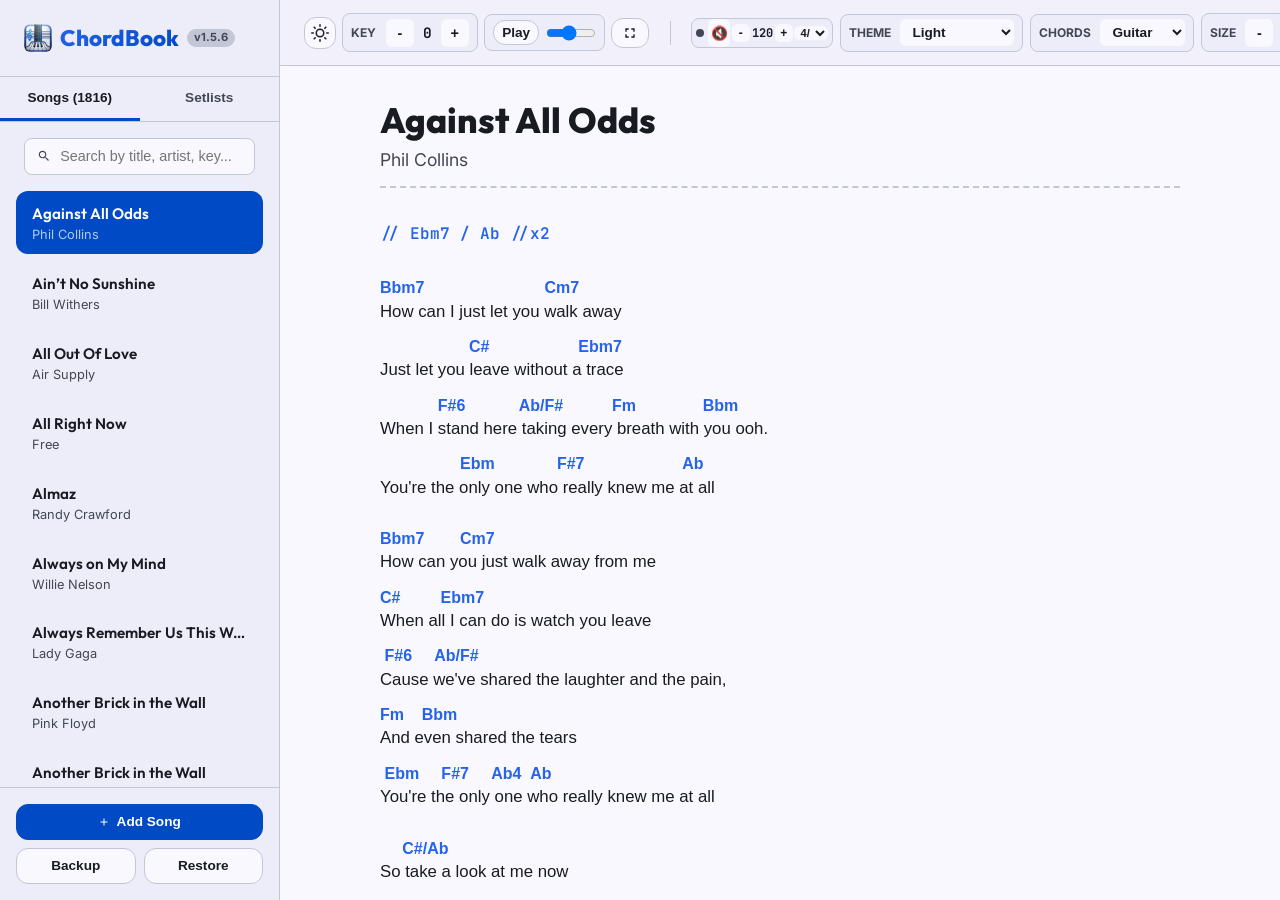
==== web/index.html @ d6135ab8 "Bump version to 1.5.6" ====
<!DOCTYPE html>
<html lang="en">
<head>
  <meta charset="UTF-8">
  <meta name="viewport" content="width=device-width, initial-scale=1.0">
  <title>Dynamic HTML Songbook</title>
  <link rel="icon" type="image/png" href="favicon.png">
  <link href="https://fonts.googleapis.com/css2?family=Inter:wght@400;500;600;700&family=Outfit:wght@600;700&family=JetBrains+Mono:wght@700&family=Material+Symbols+Outlined:wght,FILL@100..700,0..1&display=swap" rel="stylesheet">
  <link rel="stylesheet" href="styles.css?v=14">
</head>
<body>

  <div class="app-container">
    
    <!-- Sidebar: Logo, Search, Song List -->
    <aside class="sidebar" id="sidebar">
      <div class="sidebar-header">
        <div style="display: flex; align-items: center; gap: 0.5rem; min-width: 0; flex: 1;">
          <img src="favicon.png" alt="Logo" style="width: 28px; height: 28px; border-radius: 6px; object-fit: cover; flex-shrink: 0;">
          <span class="logo">ChordBook</span>
          <span style="font-size: 0.7rem; color: var(--text-secondary); font-weight: 700; background: var(--border-color); padding: 2px 6px; border-radius: 12px; border: 1px solid var(--border-color); line-height: 1;">v1.5.6</span>
        </div>
        <button class="btn mobile-menu-btn" id="hide-sidebar-btn">×</button>
      </div>

      
      <!-- Sidebar Tabs -->
      <div class="sidebar-tabs">
        <button class="tab-btn active" id="tab-songs-btn">Songs</button>
        <button class="tab-btn" id="tab-setlists-btn">Setlists</button>
      </div>
      
      <!-- Search Input -->
      <div class="search-container" id="search-container">
        <div class="search-wrapper">
          <!-- Search Icon SVG -->
          <svg class="search-icon" viewBox="0 0 24 24">
            <path d="M15.5 14h-.79l-.28-.27C15.41 12.59 16 11.11 16 9.5 16 5.91 13.09 3 9.5 3S3 5.91 3 9.5 5.91 16 9.5 16c1.61 0 3.09-.59 4.23-1.57l.27.28v.79l5 4.99L20.49 19l-4.99-5zm-6 0C7.01 14 5 11.99 5 9.5S7.01 5 9.5 5 14 7.01 14 9.5 11.99 14 9.5 14z"/>
          </svg>
          <input type="text" class="search-input" id="search-input" placeholder="Search by title, artist, key..." autocomplete="off">
        </div>
      </div>
      
      <!-- List of Songs -->
      <nav class="song-list-container" id="song-list"></nav>
      
      <!-- List of Setlists -->
      <nav class="song-list-container" id="setlist-list" style="display: none; padding: 0.5rem 1rem;"></nav>
      
      <!-- Active Setlist Editor -->
      <div id="setlist-editor" style="display: none; flex-direction: column; flex: 1; min-height: 0; overflow: hidden; padding: 1rem; gap: 0.8rem;">
        <div style="display: flex; align-items: center; justify-content: space-between; gap: 0.3rem;">
          <button class="btn" id="setlist-back-btn" style="flex: none; padding: 4px 6px; font-size: 0.75rem;">← Back</button>
          <input type="text" id="setlist-name-input" class="form-control" style="font-weight: bold; font-size: 0.9rem; flex: 1; padding: 4px 6px;" placeholder="Setlist Name">
          <div id="share-setlist-group" style="display: none; align-items: center; gap: 0.3rem; margin-right: 0.3rem;" title="Publicly Share Setlist">
            <span style="font-size: 0.7rem; color: var(--text-secondary); font-weight: bold;">Public:</span>
            <label class="toggle-switch" style="transform: scale(0.85); margin-bottom: 0;">
              <input type="checkbox" id="setlist-share-checkbox">
              <span class="toggle-slider"></span>
            </label>
          </div>
          <button class="btn" id="setlist-import-btn" style="flex: none; padding: 4px 6px; font-size: 0.75rem;" title="Import Setlist from JSON">Imp</button>
          <button class="btn" id="setlist-export-btn" style="flex: none; padding: 4px 6px; font-size: 0.75rem;" title="Export Setlist to JSON">Exp</button>
          <button class="btn" id="setlist-delete-btn" style="flex: none; padding: 4px 6px; font-size: 0.75rem; background: #ef4444; color: white; border-color: #ef4444;" title="Delete Setlist">Del</button>
        </div>
        
        <!-- Add song to setlist dropdown -->
        <div class="form-group" style="margin-bottom: 0; position: relative;">
          <div class="search-wrapper" style="position: relative; width: 100%;">
            <svg class="search-icon" viewBox="0 0 24 24" style="width: 14px; height: 14px; fill: var(--text-secondary); pointer-events: none;">
              <path d="M15.5 14h-.79l-.28-.27C15.41 12.59 16 11.11 16 9.5 16 5.91 13.09 3 9.5 3S3 5.91 3 9.5 5.91 16 9.5 16c1.61 0 3.09-.59 4.23-1.57l.27.28v.79l5 4.99L20.49 19l-4.99-5zm-6 0C7.01 14 5 11.99 5 9.5S7.01 5 9.5 5 14 7.01 14 9.5 11.99 14 9.5 14z"/>
            </svg>
            <input type="text" class="search-input" id="setlist-add-song-search" placeholder="+ Add Song to Setlist..." style="padding: 0.4rem 0.8rem 0.4rem 2.2rem; font-size: 0.85rem;" autocomplete="off">
            <div id="setlist-add-song-dropdown" class="search-dropdown"></div>
          </div>
        </div>
        
        <!-- Setlist songs list -->
        <div id="setlist-songs-container" style="flex: 1; min-height: 0; overflow-y: auto; display: flex; flex-direction: column; gap: 0.4rem;"></div>
      </div>
      
      <!-- Sidebar Action Footers -->
      <div class="sidebar-footer" id="songs-footer" style="flex-direction: column; gap: 0.5rem;">
        <button class="btn btn-primary" id="new-song-btn" style="width: 100%;">
          <!-- Plus Icon SVG -->
          <svg width="12" height="12" viewBox="0 0 24 24" fill="currentColor">
            <path d="M19 13h-6v6h-2v-6H5v-2h6V5h2v6h6v2z"/>
          </svg>
          Add Song
        </button>
        <div style="display: flex; gap: 0.5rem; width: 100%;">
          <button class="btn" id="export-db-btn" title="Export all songs to JSON backup" style="flex: 1;">
            Backup
          </button>
          <button class="btn" id="restore-backup-btn" title="Restore songs data from the backup file on disk" style="flex: 1;">
            Restore
          </button>
        </div>
      </div>
      
      <div class="sidebar-footer" id="setlists-footer" style="display: none; gap: 0.5rem;">
        <button class="btn btn-primary" id="new-setlist-btn" style="padding: 0.6rem 0.8rem; font-size: 0.85rem; flex: 1;">
          <!-- Plus Icon SVG -->
          <svg width="12" height="12" viewBox="0 0 24 24" fill="currentColor">
            <path d="M19 13h-6v6h-2v-6H5v-2h6V5h2v6h6v2z"/>
          </svg>
          Create Setlist
        </button>
        <button class="btn" id="main-import-setlist-btn" style="padding: 0.6rem 0.8rem; font-size: 0.85rem; flex: 1;">
          <!-- Import Icon SVG -->
          <svg width="12" height="12" viewBox="0 0 24 24" fill="none" stroke="currentColor" stroke-width="2.5" stroke-linecap="round" stroke-linejoin="round">
            <path d="M21 15v4a2 2 0 0 1-2 2H5a2 2 0 0 1-2-2v-4"></path>
            <polyline points="7 10 12 15 17 10"></polyline>
            <line x1="12" y1="15" x2="12" y2="3"></line>
          </svg>
          Import
        </button>
        <input type="file" id="setlists-import-file" accept=".json" style="display: none;">
      </div>
    </aside>

    <!-- Main View Panel -->
    <main class="main-panel">
      
      <!-- Toolbar Controls -->
      <header class="toolbar" id="main-toolbar">
        
        <!-- Group 1: Operation -->
        <div class="toolbar-section">
          <button class="btn mobile-menu-btn" id="show-sidebar-btn">
            <svg width="16" height="16" viewBox="0 0 24 24" fill="currentColor">
              <path d="M3 18h18v-2H3v2zm0-5h18v-2H3v2zm0-7v2h18V6H3z"/>
            </svg>
          </button>
          
          <button class="btn" id="wake-lock-btn" title="Keep device screen awake during performance" style="flex: none; padding: 6px; position: relative;">
            <svg width="18" height="18" viewBox="0 0 24 24" fill="none" stroke="currentColor" stroke-width="2" stroke-linecap="round" stroke-linejoin="round">
              <circle cx="12" cy="12" r="5"></circle>
              <line x1="12" y1="1" x2="12" y2="3"></line>
              <line x1="12" y1="21" x2="12" y2="23"></line>
              <line x1="4.22" y1="4.22" x2="5.64" y2="5.64"></line>
              <line x1="18.36" y1="18.36" x2="19.78" y2="19.78"></line>
              <line x1="1" y1="12" x2="3" y2="12"></line>
              <line x1="21" y1="12" x2="23" y2="12"></line>
              <line x1="4.22" y1="19.78" x2="5.64" y2="18.36"></line>
              <line x1="18.36" y1="5.64" x2="19.78" y2="4.22"></line>
            </svg>
            <span class="wakelock-active-indicator" id="wakelock-indicator" style="display: none; background: var(--accent-color); width: 6px; height: 6px; border-radius: 50%; position: absolute; top: 2px; right: 2px;"></span>
          </button>

          <!-- Transpose Controls (Key) -->
          <div class="control-group" id="toolbar-transpose-group">
            <span class="control-label">Key</span>
            <button class="control-btn" id="transpose-dec-btn">-</button>
            <span class="control-value" id="transpose-val" style="min-width: 14px;">0</span>
            <button class="control-btn" id="transpose-inc-btn">+</button>
          </div>

          <!-- Auto Scroll controls (Play) -->
          <div class="control-group" id="toolbar-scroll-group">
            <button class="btn autoscroll-btn" id="scroll-toggle-btn" style="padding: 4px 8px; flex: none;">Play</button>
            <input type="range" id="scroll-speed-slider" min="1" max="10" value="5" style="width: 50px; cursor: pointer;">
          </div>

          <!-- Maximize Button (Fullscreen) -->
          <button class="btn" id="maximize-btn" title="Maximize Song (Fullscreen Mode)" style="flex: none; padding: 6px 10px;">
            <svg width="16" height="16" viewBox="0 0 24 24" fill="currentColor" style="display: block;">
              <path d="M7 14H5v5h5v-2H7v-3zm-2-4h2V7h3V5H5v5zm12 7h-3v2h5v-5h-2v3zM14 5v2h3v3h2V5h-5z"/>
            </svg>
          </button>

          <!-- Mobile Settings Trigger Button -->
          <button class="btn" id="mobile-settings-btn" title="Settings / Control Panel" style="flex: none; padding: 6px 10px;">
            <svg width="18" height="18" viewBox="0 0 24 24" fill="none" stroke="currentColor" stroke-width="2" stroke-linecap="round" stroke-linejoin="round">
              <circle cx="12" cy="12" r="3"></circle>
              <path d="M19.4 15a1.65 1.65 0 0 0 .33 1.82l.06.06a2 2 0 1 1-2.83 2.83l-.06-.06a1.65 1.65 0 0 0-1.82-.33 1.65 1.65 0 0 0-1 1.51V21a2 2 0 0 1-4 0v-.09A1.65 1.65 0 0 0 9 19.4a1.65 1.65 0 0 0-1.82.33l-.06.06a2 2 0 1 1-2.83-2.83l.06-.06a1.65 1.65 0 0 0 .33-1.82 1.65 1.65 0 0 0-1.51-1H3a2 2 0 0 1 0-4h.09A1.65 1.65 0 0 0 4.6 9a1.65 1.65 0 0 0-.33-1.82l-.06-.06a2 2 0 1 1 2.83-2.83l.06.06a1.65 1.65 0 0 0 1.82.33H9a1.65 1.65 0 0 0 1-1.51V3a2 2 0 0 1 4 0v.09a1.65 1.65 0 0 0 1 1.51 1.65 1.65 0 0 0 1.82-.33l.06-.06a2 2 0 1 1 2.83 2.83l-.06.06a1.65 1.65 0 0 0-.33 1.82V9a1.65 1.65 0 0 0 1.51 1H21a2 2 0 0 1 0 4h-.09a1.65 1.65 0 0 0-1.51 1z"></path>
            </svg>
          </button>
        </div>

        <div class="toolbar-actions" id="toolbar-actions">
          <div class="toolbar-actions-header" id="toolbar-actions-header">
            <h3>Control Panel</h3>
            <button class="btn" id="close-settings-btn" style="border: none; background: transparent; padding: 4px 8px; font-size: 1.2rem; cursor: pointer;">×</button>
          </div>

          <div class="toolbar-divider"></div>

          <!-- Group 2: Display -->
          <div class="toolbar-section">
            <!-- Metronome controls -->
            <div class="control-group" id="toolbar-metro-group" style="gap: 0.1rem; padding: 0 4px;">
              <span class="metro-led" id="metro-led" style="width: 8px; height: 8px; border-radius: 50%; background-color: var(--text-secondary); display: inline-block; margin-right: 2px; transition: background-color 0.05s ease, box-shadow 0.05s ease; flex-shrink: 0;"></span>
              <button class="control-btn" id="metro-toggle-btn" title="Toggle Metronome" style="font-size: 0.85rem; width: 22px; padding: 0; flex-shrink: 0;">🔇</button>
              <button class="control-btn" id="metro-bpm-dec-btn" style="width: 18px; height: 18px; font-size: 0.75rem; flex-shrink: 0;">-</button>
              <span class="control-value" id="metro-bpm-val" style="font-size: 0.75rem; min-width: 22px; flex-shrink: 0;">120</span>
              <button class="control-btn" id="metro-bpm-inc-btn" style="width: 18px; height: 18px; font-size: 0.75rem; flex-shrink: 0;">+</button>
              <select class="select-theme" id="metro-beats-select" style="font-size: 0.7rem; padding: 0 2px; width: 34px; cursor: pointer; flex-shrink: 0;">
                <option value="4">4/4</option>
                <option value="3">3/4</option>
                <option value="2">2/4</option>
                <option value="6">6/8</option>
              </select>
            </div>

            <!-- Theme Selection -->
            <div class="control-group">
              <span class="control-label">Theme</span>
              <select class="select-theme" id="theme-select">
                <option value="light">Light</option>
                <option value="dark">Dark</option>
                <option value="sepia">Sepia</option>
                <option value="oled">OLED Black</option>
              </select>
            </div>

            <!-- Chord Schema Selection -->
            <div class="control-group">
              <span class="control-label">Chords</span>
              <select class="select-theme" id="instrument-select" style="width: 85px;">
                <option value="guitar">Guitar</option>
                <option value="piano">Piano</option>
              </select>
            </div>

            <!-- Zoom / Size controls -->
            <div class="control-group">
              <span class="control-label">Size</span>
              <button class="control-btn" id="font-dec-btn">-</button>
              <span class="control-value" id="font-size-val">1.0x</span>
              <button class="control-btn" id="font-inc-btn">+</button>
            </div>
          </div>

          <div class="toolbar-divider"></div>

          <!-- Group 3: Management -->
          <div class="toolbar-section" style="margin-left: auto;">
            <!-- Setlist Selection -->
            <div class="control-group">
              <span class="control-label">Setlist</span>
              <select class="select-theme" id="toolbar-setlist-select" style="width: 100px; max-width: 120px;">
                <option value="">None</option>
              </select>
            </div>

            <!-- Toolbar Search -->
            <div class="search-wrapper" style="width: 180px; position: relative;">
              <svg class="search-icon" viewBox="0 0 24 24">
                <path d="M15.5 14h-.79l-.28-.27C15.41 12.59 16 11.11 16 9.5 16 5.91 13.09 3 9.5 3S3 5.91 3 9.5 5.91 16 9.5 16c1.61 0 3.09-.59 4.23-1.57l.27.28v.79l5 4.99L20.49 19l-4.99-5zm-6 0C7.01 14 5 11.99 5 9.5S7.01 5 9.5 5 14 7.01 14 9.5 11.99 14 9.5 14z"/>
              </svg>
              <input type="text" class="search-input" id="toolbar-search-input" placeholder="Search songs..." style="padding: 0.4rem 0.8rem 0.4rem 2.2rem; font-size: 0.85rem;" autocomplete="off">
              <div id="toolbar-search-dropdown" class="search-dropdown"></div>
            </div>

            <!-- User Auth Section -->
            <div class="control-group auth-container" style="border: none; padding: 0 0.2rem; background: transparent;">
              <div id="user-info" style="display: none; align-items: center; gap: 0.5rem; overflow: hidden; cursor: pointer;" title="Sign Out">
                <img id="user-avatar" src="" alt="User" style="width: 28px; height: 28px; border-radius: 50%; flex-shrink: 0; border: 2px solid var(--accent-color);">
                <span id="user-name" style="display: none;"></span>
              </div>
              <button class="btn" id="login-btn" style="padding: 0; width: 32px; height: 32px; border-radius: 50%; display: flex; align-items: center; justify-content: center; background: var(--bg-secondary); color: var(--text-secondary); border: 1px solid var(--border-color);" title="Sign in with Google">
                <svg width="18" height="18" viewBox="0 0 24 24" fill="none" stroke="currentColor" stroke-width="2" stroke-linecap="round" stroke-linejoin="round">
                  <path d="M20 21v-2a4 4 0 0 0-4-4H8a4 4 0 0 0-4 4v2"></path>
                  <circle cx="12" cy="7" r="4"></circle>
                </svg>
              </button>
              <button class="btn" id="logout-btn" style="display: none;">Sign Out</button>
            </div>
          </div>
        </div>
      </header>

      <!-- Gig Nav Container -->
      <div id="gig-nav-container" style="display: none;"></div>

      <!-- Content Viewer -->
      <section class="song-viewport" id="song-viewport">
        <!-- Rendered song layout lands here -->
        <div id="song-display-area"></div>
      </section>

      <!-- Setlists Dashboard View -->
      <section class="setlists-dashboard-view" id="setlists-dashboard-view">
        <!-- Header -->
        <div class="dashboard-header-container">
          <div class="dashboard-title-area">
            <h2>Manage Your Sets</h2>
            <p>Organize your songs for rehearsals, gigs, or study.</p>
          </div>
          <div class="dashboard-actions">
            <button class="btn" id="dashboard-import-setlist-btn">
              <span class="material-symbols-outlined" style="font-size: 18px; margin-right: 4px;">download</span>
              Import
            </button>
            <button class="btn btn-primary" id="dashboard-new-setlist-btn">
              <span class="material-symbols-outlined" style="font-size: 18px; margin-right: 4px;">add</span>
              Create Setlist
            </button>
          </div>
        </div>

        <!-- Stats Grid -->
        <div class="stats-row">
          <div class="stat-card">
            <div class="stat-card-icon">
              <span class="material-symbols-outlined">analytics</span>
            </div>
            <div class="stat-card-info">
              <span class="stat-card-label">Total Sets</span>
              <span class="stat-card-value" id="stats-total-sets">0</span>
            </div>
          </div>
          <div class="stat-card">
            <div class="stat-card-icon">
              <span class="material-symbols-outlined" style="font-variation-settings: 'FILL' 1;">music_note</span>
            </div>
            <div class="stat-card-info">
              <span class="stat-card-label">Total Songs</span>
              <span class="stat-card-value" id="stats-total-songs">0</span>
            </div>
          </div>
          <div class="stat-card">
            <div class="stat-card-icon">
              <span class="material-symbols-outlined">share</span>
            </div>
            <div class="stat-card-info">
              <span class="stat-card-label">Shared Sets</span>
              <span class="stat-card-value" id="stats-shared-sets">0</span>
            </div>
          </div>
          <div class="stat-card">
            <div class="stat-card-icon">
              <span class="material-symbols-outlined">cloud_done</span>
            </div>
            <div class="stat-card-info">
              <span class="stat-card-label">Sync Status</span>
              <span class="stat-card-value" id="stats-sync-status" style="color: #22c55e;">Healthy</span>
            </div>
          </div>
        </div>

        <!-- Bento Grid Setlists -->
        <div class="bento-grid" id="dashboard-setlists-grid">
          <!-- Dynamic cards will land here -->
        </div>

        <!-- Dashboard Footer -->
        <footer class="dashboard-footer">
          <p>© 2026 ChordBook Pro. All rights reserved.</p>
          <div class="dashboard-footer-links">
            <a href="#">Documentation</a>
            <a href="#">Keyboard Shortcuts</a>
            <a href="#">Support</a>
          </div>
        </footer>
      </section>

      <!-- Song Editor View -->
      <section class="song-editor-view" id="song-editor-view">
        <!-- Dedicated TopAppBar -->
        <header class="editor-top-bar">
          <div class="editor-top-bar-left">
            <button class="editor-back-btn" id="editor-back-btn">
              <span class="material-symbols-outlined">arrow_back</span>
              <span>Back</span>
            </button>
            <div class="editor-top-bar-divider"></div>
            <div class="editor-top-bar-links">
              <button class="editor-top-bar-link">Transpose</button>
              <button class="editor-top-bar-link">Tempo</button>
              <button class="editor-top-bar-link">Theme</button>
              <button class="editor-top-bar-link">Chords</button>
            </div>
          </div>
          <div class="editor-top-bar-right">
            <span class="editor-top-bar-icon material-symbols-outlined" id="editor-theme-toggle-btn" title="Toggle Theme">light_mode</span>
            <span class="editor-top-bar-icon material-symbols-outlined" id="editor-fullscreen-toggle-btn" title="Fullscreen Mode">fullscreen</span>
            <span class="editor-top-bar-icon material-symbols-outlined" title="More Options">more_vert</span>
          </div>
        </header>

        <div class="editor-scroll-container">
          <div class="editor-card">
            <!-- Form Header -->
            <div class="editor-header">
              <div class="editor-header-title">
                <h2 id="modal-title">Add New Song</h2>
                <p>Create or import a new song sheet for your library.</p>
              </div>
              <div class="form-group" id="import-docx-group" style="margin-bottom: 0; display: flex; gap: 1rem; flex-wrap: wrap;">
                <div>
                  <label for="form-import-file" style="display: flex; gap: 0.5rem; align-items: center; cursor: pointer; margin-bottom: 0;" class="btn">
                    <span class="material-symbols-outlined" style="font-size: 18px;">upload_file</span>
                    <span>Import from Word (.docx)</span>
                    <span id="import-status" style="font-size: 0.75rem; font-weight: normal; color: var(--accent-color);"></span>
                  </label>
                  <input type="file" id="form-import-file" accept=".docx" style="display: none;">
                </div>
                <div>
                  <label for="form-import-json" style="display: flex; gap: 0.5rem; align-items: center; cursor: pointer; margin-bottom: 0;" class="btn">
                    <span class="material-symbols-outlined" style="font-size: 18px;">data_object</span>
                    <span>Import from JSON</span>
                  </label>
                  <input type="file" id="form-import-json" accept=".json" style="display: none;">
                </div>
              </div>
            </div>

            <!-- Form Body -->
            <div class="editor-body">
              <input type="hidden" id="edit-song-id">

              <!-- Metadata Row -->
              <div class="editor-form-row">
                <div class="editor-form-group">
                  <label for="form-title">Song Title</label>
                  <input type="text" class="editor-input" id="form-title" placeholder="e.g. Hotel California" required>
                </div>
                <div class="editor-form-group">
                  <label for="form-artist">Artist / Performer</label>
                  <input type="text" class="editor-input" id="form-artist" placeholder="e.g. Eagles">
                </div>
                <div class="editor-form-group">
                  <label for="form-key">Original Key</label>
                  <select class="editor-input" id="form-key" style="cursor: pointer; height: 46px;">
                    <option value="">Select Key...</option>
                    <option value="C">C</option>
                    <option value="Cm">Cm</option>
                    <option value="C#">C# / Db</option>
                    <option value="C#m">C#m</option>
                    <option value="D">D</option>
                    <option value="Dm">Dm</option>
                    <option value="D#">D# / Eb</option>
                    <option value="D#m">D#m</option>
                    <option value="E">E</option>
                    <option value="Em">Em</option>
                    <option value="F">F</option>
                    <option value="Fm">Fm</option>
                    <option value="F#">F# / Gb</option>
                    <option value="F#m">F#m</option>
                    <option value="G">G</option>
                    <option value="Gm">Gm</option>
                    <option value="G#">G# / Ab</option>
                    <option value="G#m">G#m</option>
                    <option value="A">A</option>
                    <option value="Am">Am</option>
                    <option value="A#">A# / Bb</option>
                    <option value="A#m">A#m</option>
                    <option value="B">B</option>
                    <option value="Bm">Bm</option>
                  </select>
                </div>
              </div>

              <!-- Toggles and Remarks -->
              <div class="editor-form-row" style="align-items: start;">
                <div style="display: flex; flex-direction: column; gap: 1rem; flex: 1; width: 100%;">
                  <div class="editor-toggle-row">
                    <div class="editor-toggle-info">
                      <span class="editor-toggle-title">Right-to-Left</span>
                      <span class="editor-toggle-desc">Optimize for Hebrew or Arabic lyrics</span>
                    </div>
                    <label class="toggle-switch" style="margin-bottom: 0;">
                      <input type="checkbox" id="form-rtl">
                      <span class="toggle-slider"></span>
                    </label>
                  </div>

                  <div class="editor-toggle-row" id="share-song-group" style="display: none;">
                    <div class="editor-toggle-info">
                      <span class="editor-toggle-title">Share Globally</span>
                      <span class="editor-toggle-desc">Make this song public for others</span>
                    </div>
                    <label class="toggle-switch" style="margin-bottom: 0;">
                      <input type="checkbox" id="form-share">
                      <span class="toggle-slider"></span>
                    </label>
                  </div>
                </div>

                <div class="editor-form-group" id="remarks-group" style="display: none; flex: 1; width: 100%;">
                  <label for="form-remarks">Remarks / Comments (Only for this Setlist)</label>
                  <textarea class="editor-input" id="form-remarks" placeholder="Notes about performance, solo sections, or gear settings..." rows="3" style="resize: none; height: 110px;"></textarea>
                </div>
              </div>

              <!-- Editor Input -->
              <div class="editor-textarea-wrapper">
                <div class="editor-textarea-header">
                  <label for="form-text" style="font-size: 0.75rem; font-weight: 700; text-transform: uppercase; letter-spacing: 0.05em; color: var(--text-secondary);">Lyrics and Chords Sheet</label>
                  <span style="font-size: 0.75rem; color: var(--text-secondary); background: var(--bg-secondary); padding: 2px 8px; border-radius: 4px; border: 1px solid var(--border-color);">Hint: Write chords above lyrics</span>
                </div>
                
                <div class="editor-textarea-container">
                  <!-- Floating image container thumbnail list for document attachment if any -->
                  <div id="editor-image-preview-container" style="display: none; gap: 0.5rem; flex-wrap: wrap; padding: 0.5rem; background-color: var(--bg-secondary); border-bottom: 1px solid var(--border-color);"></div>
                  
                  <textarea class="editor-textarea-control" id="form-text" placeholder="Type chords directly above lyrics with spaces, like this:&#10;Am             C&#10;This is an example song" required></textarea>
                  
                  <!-- Live Preview overlay -->
                  <div class="editor-textarea-preview-display" id="editor-preview-display" style="display: none;"></div>

                  <!-- Floating Actions Bottom-Right -->
                  <div class="editor-floating-actions">
                    <button type="button" class="editor-floating-btn" id="editor-preview-toggle-btn" title="Preview Mode">
                      <span class="material-symbols-outlined">visibility</span>
                    </button>
                    <button type="button" class="editor-floating-btn" id="editor-format-bold-btn" title="Bold Text">
                      <span class="material-symbols-outlined">format_bold</span>
                    </button>
                    <button type="button" class="editor-floating-btn" id="editor-format-green-btn" title="Highlight Green" style="color: #22c55e;">
                      <span class="material-symbols-outlined">format_color_fill</span>
                    </button>
                    <button type="button" class="editor-floating-btn" id="editor-format-yellow-btn" title="Highlight Yellow" style="color: #eab308;">
                      <span class="material-symbols-outlined">format_color_fill</span>
                    </button>
                  </div>
                </div>
              </div>
            </div>

            <!-- Footer Actions -->
            <div class="editor-footer">
              <button type="button" class="btn-text-link-danger" id="delete-song-btn" style="display: none;">
                <span class="material-symbols-outlined">delete</span>
                <span id="delete-song-btn-text">Delete Song</span>
              </button>
              <div style="flex: 1;"></div>
              <button class="btn" id="cancel-modal-btn" style="margin-right: 0.75rem;">Cancel</button>
              <button class="btn btn-primary" id="save-song-btn">
                <span class="material-symbols-outlined" style="font-size: 18px; margin-right: 4px;" id="save-song-btn-icon">save</span>
                <span id="save-song-btn-text">Save Song</span>
              </button>
            </div>
          </div>
        </div>
      </section>

    </main>

  </div>

  <!-- Chord Diagram Floating Tooltip -->
  <div class="chord-tooltip" id="chord-tooltip"></div>

  <!-- Restore Confirmation & Change Log Modal -->
  <div class="modal-overlay" id="restore-confirm-modal">
    <div class="modal-content" style="max-width: 600px;">
      <div class="modal-header">
        <h2>Restore Database Manager</h2>
        <button class="btn" id="close-restore-modal-btn" style="border: none; padding: 4px 8px; font-size: 1.2rem; cursor: pointer;">×</button>
      </div>
      <div class="modal-body" style="max-height: 400px; overflow-y: auto; display: flex; flex-direction: column; gap: 1rem;">
        
        <!-- State 1: Choose File or Revert -->
        <div id="restore-select-view" style="display: flex; flex-direction: column; gap: 1.2rem; padding: 0.5rem 0;">
          <p style="font-size: 0.9rem; color: var(--text-secondary); margin: 0;">
            Select a backup file (<code>.json</code> or <code>.js</code>) to restore your songs database, or revert to the previous state if you recently performed a restore.
          </p>
          
          <button class="btn btn-primary" id="restore-select-file-btn" style="width: 100%; padding: 0.75rem; font-size: 0.95rem;">
            📁 Select Backup File...
          </button>
          
          <div id="restore-undo-section" style="display: none; border-top: 1px dashed var(--border-color); padding-top: 1.2rem; flex-direction: column; gap: 0.6rem;">
            <h4 style="margin: 0; font-size: 0.85rem; text-transform: uppercase; color: var(--text-secondary); font-weight: 700;">Revert Last Restore</h4>
            <p style="font-size: 0.8rem; color: var(--text-secondary); margin: 0;">
              A safety backup was saved automatically before your last restore. You can undo the restore and revert to your previous database.
            </p>
            <button class="btn" id="restore-undo-btn" style="width: 100%; padding: 0.75rem; background-color: #eab308; color: black; border-color: #eab308; font-weight: 700;">
              ↩️ Undo Last Restore
            </button>
          </div>
        </div>

        <!-- State 2: Changelog view (after file selection) -->
        <div id="restore-changelog-view" style="display: none; flex-direction: column; gap: 1rem;">
          <p style="font-size: 0.9rem; color: var(--text-secondary); margin: 0;">
            Selected file: <strong id="restore-filename" style="color: var(--text-primary);">None</strong>
          </p>
          
          <!-- Summary Stats -->
          <div style="display: flex; gap: 1rem; margin-bottom: 0.5rem;">
            <div style="flex: 1; padding: 0.6rem; background: var(--bg-primary); border-radius: 8px; border: 1px solid var(--border-color); text-align: center;">
              <div style="font-size: 1.2rem; font-weight: bold; color: #22c55e;" id="restore-added-count">0</div>
              <div style="font-size: 0.75rem; color: var(--text-secondary); font-weight: 600;">Added</div>
            </div>
            <div style="flex: 1; padding: 0.6rem; background: var(--bg-primary); border-radius: 8px; border: 1px solid var(--border-color); text-align: center;">
              <div style="font-size: 1.2rem; font-weight: bold; color: #eab308;" id="restore-modified-count">0</div>
              <div style="font-size: 0.75rem; color: var(--text-secondary); font-weight: 600;">Modified</div>
            </div>
            <div style="flex: 1; padding: 0.6rem; background: var(--bg-primary); border-radius: 8px; border: 1px solid var(--border-color); text-align: center;">
              <div style="font-size: 1.2rem; font-weight: bold; color: #ef4444;" id="restore-deleted-count">0</div>
              <div style="font-size: 0.75rem; color: var(--text-secondary); font-weight: 600;">Deleted</div>
            </div>
          </div>

          <div id="restore-changelog-details" style="display: flex; flex-direction: column; gap: 0.8rem;">
            <!-- Diff sections will be populated dynamically -->
          </div>
        </div>

      </div>
      <div class="modal-footer">
        <button class="btn" id="cancel-restore-modal-btn">Cancel</button>
        <button class="btn primary" id="confirm-restore-btn" style="display: none;">Confirm & Apply</button>
      </div>
    </div>
  </div>

  <!-- New Setlist Modal -->
  <div class="modal-overlay" id="new-setlist-modal">
    <div class="modal-content" style="max-width: 400px;">
      <div class="modal-header">
        <h2 style="font-size: 1.1rem;">Create New Setlist</h2>
        <button class="btn" id="close-new-setlist-modal-btn" style="border: none; padding: 4px 8px; font-size: 1.2rem; cursor: pointer;">x</button>
      </div>
      <div class="modal-body" style="display: flex; flex-direction: column; gap: 1rem;">
        <div class="form-group">
          <label>Setlist Name</label>
          <input type="text" id="new-setlist-name" class="form-control" placeholder="e.g. Sunday Gig">
        </div>
        <div class="form-group" id="new-setlist-share-group" style="display: none; align-items: center; gap: 0.5rem;">
          <label class="toggle-switch" style="margin-bottom: 0;">
            <input type="checkbox" id="new-setlist-share-checkbox">
            <span class="toggle-slider"></span>
          </label>
          <label for="new-setlist-share-checkbox" style="margin: 0; cursor: pointer; font-size: 0.9rem; font-weight: bold;">Share Publicly</label>
        </div>
      </div>
      <div class="modal-footer">
        <button class="btn" id="cancel-new-setlist-modal-btn">Cancel</button>
        <button class="btn primary" id="create-new-setlist-btn">Create</button>
      </div>
    </div>
  </div>

  <input type="file" id="restore-file-input" accept=".js,.json" style="display: none;">

  <!-- Toast Notification Overlay -->
  <div class="toast" id="toast-notify">Action Successful</div>

  <!-- Floating Restore Toolbar Button -->
  <!-- Floating Fullscreen Controls (Minimized View) -->
  <div id="fullscreen-controls" class="fullscreen-controls" style="display: none; align-items: center;">
    <span class="control-label" style="font-size: 0.65rem; color: var(--text-primary); opacity: 0.8; font-weight: bold; margin-right: 0.2rem; user-select: none;">Speed</span>
    <input type="range" id="fullscreen-scroll-speed-slider" min="1" max="10" value="5" style="width: 60px; cursor: pointer; height: 12px; margin-right: 0.4rem; padding: 0;">
    <button class="btn autoscroll-btn" id="fullscreen-scroll-toggle-btn" title="Toggle Auto-Scroll" style="padding: 4px 8px; font-size: 0.75rem; border-radius: 4px; margin-right: 0.5rem; height: 26px; flex: none; width: auto;">Play</button>
    <div style="width: 1px; height: 16px; background-color: var(--border-color); margin-right: 0.5rem;"></div>
    <button class="btn" id="restore-btn" title="Exit Fullscreen" style="border: none; padding: 0; background: transparent; cursor: pointer; display: flex; align-items: center; justify-content: center; width: 24px; height: 24px; color: var(--text-primary); position: static; box-shadow: none;">
      <svg width="16" height="16" viewBox="0 0 24 24" fill="currentColor">
        <path d="M5 16h3v3h2v-5H5v2zm3-8H5v2h5V5H8v3zm6 11h2v-3h3v-2h-5v5zm2-11V5h-2v5h5V8h-3z"/>
      </svg>
    </button>
  </div>

  <!-- Backdrop for mobile settings bottom sheet -->
  <div class="bottom-sheet-backdrop" id="bottom-sheet-backdrop"></div>

  <!-- Firebase Compat SDK -->
  <script src="https://www.gstatic.com/firebasejs/10.12.0/firebase-app-compat.js"></script>
  <script src="https://www.gstatic.com/firebasejs/10.12.0/firebase-firestore-compat.js"></script>
  <script src="https://www.gstatic.com/firebasejs/10.12.0/firebase-auth-compat.js"></script>

  <!-- JavaScript Modules -->
  <script src="jszip.min.js"></script>
  <script src="transposer.js"></script>
  <script src="chord-db.js"></script>
  <script src="songs-data.js"></script>
  <script src="parser.js"></script>
  <script src="app.js?v=19"></script>
</body>
</html>
---- web/styles.css ----
@import url('https://fonts.googleapis.com/css2?family=Inter:wght@300;400;500;600;700&family=Outfit:wght@400;500;600;700;800&family=JetBrains+Mono:wght@500;700&display=swap');

/* CSS Variables for Themes */
:root {
  /* Light Theme (Stitch Technical Minimalism) */
  --bg-primary: #faf8ff;
  --bg-secondary: #ededf9;
  --bg-surface-lowest: #ffffff;
  --text-primary: #191b23;
  --text-secondary: #434655;
  --accent-color: #004ac6;
  --accent-light: #d6e0f3;
  --border-color: #c3c6d7;
  --chord-color: #2563eb;
  --glass-bg: rgba(237, 237, 249, 0.7);
  --glass-border: rgba(195, 198, 215, 0.5);
  --shadow: 0 4px 6px -1px rgba(0, 0, 0, 0.03), 0 2px 4px -1px rgba(0, 0, 0, 0.01);
  --shadow-lg: 0 10px 15px -3px rgba(0, 0, 0, 0.03), 0 4px 6px -2px rgba(0, 0, 0, 0.02);
}

[data-theme="dark"] {
  /* Dark Theme (Stitch Technical Slate Blue) */
  --bg-primary: #191b23;
  --bg-secondary: #2e3039;
  --bg-surface-lowest: #12141c;
  --text-primary: #f0f0fb;
  --text-secondary: #c3c6d7;
  --accent-color: #b4c5ff;
  --accent-light: rgba(180, 197, 255, 0.15);
  --border-color: #434655;
  --chord-color: #b4c5ff;
  --glass-bg: rgba(46, 48, 57, 0.75);
  --glass-border: rgba(67, 70, 85, 0.5);
  --shadow: 0 4px 6px -1px rgba(0, 0, 0, 0.3), 0 2px 4px -1px rgba(0, 0, 0, 0.2);
  --shadow-lg: 0 10px 15px -3px rgba(0, 0, 0, 0.4), 0 4px 6px -2px rgba(0, 0, 0, 0.25);
}

[data-theme="sepia"] {
  /* Sepia Theme (Stitch Vintage Book) */
  --bg-primary: #f4ecd8;
  --bg-secondary: #e5dac1;
  --bg-surface-lowest: #faf6eb;
  --text-primary: #5B4636;
  --text-secondary: #7c6a59;
  --accent-color: #943700;
  --accent-light: rgba(148, 55, 0, 0.12);
  --border-color: #d0c2a5;
  --chord-color: #943700;
  --glass-bg: rgba(229, 218, 193, 0.75);
  --glass-border: rgba(208, 194, 165, 0.5);
  --shadow: 0 4px 6px -1px rgba(91, 70, 54, 0.08);
  --shadow-lg: 0 10px 15px -3px rgba(91, 70, 54, 0.12);
}

[data-theme="oled"] {
  /* OLED Black Theme (Extreme Contrast) */
  --bg-primary: #000000;
  --bg-secondary: #121212;
  --bg-surface-lowest: #000000;
  --text-primary: #ffffff;
  --text-secondary: #a3a3a3;
  --accent-color: #2563eb;
  --accent-light: rgba(37, 99, 235, 0.2);
  --border-color: #262626;
  --chord-color: #2563eb;
  --glass-bg: rgba(18, 18, 18, 0.85);
  --glass-border: rgba(38, 38, 38, 0.7);
  --shadow: 0 0 0 transparent;
  --shadow-lg: 0 0 0 transparent;
}

/* Global Reset and Base Styles */
* {
  box-sizing: border-box;
  margin: 0;
  padding: 0;
  -webkit-tap-highlight-color: transparent;
}

body {
  font-family: 'Inter', sans-serif;
  background-color: var(--bg-primary);
  color: var(--text-primary);
  height: 100vh;
  overflow: hidden;
  display: flex;
  transition: background-color 0.3s ease, color 0.3s ease;
}

/* Grid Layout for App */
.app-container {
  display: grid;
  grid-template-columns: 280px 1fr;
  width: 100%;
  height: 100%;
}

@media (max-width: 768px) {
  .app-container {
    grid-template-columns: 1fr;
  }
}

/* Sidebar Styling */
.sidebar {
  background-color: var(--bg-secondary);
  border-right: 1px solid var(--border-color);
  display: flex;
  flex-direction: column;
  height: 100%;
  overflow: hidden;
  transition: transform 0.3s ease, background-color 0.3s ease, border-color 0.3s ease;
  z-index: 100;
}

@media (max-width: 768px) {
  .sidebar {
    position: fixed;
    left: 0;
    top: 0;
    bottom: 0;
    width: 280px;
    transform: translateX(-100%);
  }
  .sidebar.active {
    transform: translateX(0);
    box-shadow: var(--shadow-lg);
  }
}

.sidebar-header {
  padding: 1.5rem;
  display: flex;
  align-items: center;
  justify-content: space-between;
  border-bottom: 1px solid var(--border-color);
}

.logo {
  font-family: 'Outfit', sans-serif;
  font-size: 1.4rem;
  font-weight: 800;
  background: linear-gradient(135deg, var(--chord-color), var(--accent-color));
  -webkit-background-clip: text;
  -webkit-text-fill-color: transparent;
}

.search-container {
  padding: 1rem 1.5rem;
}

.search-wrapper {
  position: relative;
  display: flex;
  align-items: center;
}

.search-input {
  width: 100%;
  padding: 0.6rem 0.8rem 0.6rem 2.2rem;
  border-radius: 8px;
  border: 1px solid var(--border-color);
  background-color: var(--bg-primary);
  color: var(--text-primary);
  font-size: 0.9rem;
  outline: none;
  transition: border-color 0.2s;
}

.search-input:focus {
  border-color: var(--accent-color);
}

.search-icon {
  position: absolute;
  left: 0.8rem;
  width: 14px;
  height: 14px;
  fill: var(--text-secondary);
}

/* Song List in Sidebar */
.song-list-container {
  flex: 1;
  min-height: 0;
  overflow-y: auto;
  padding: 0 1rem;
}

.song-item {
  display: flex;
  flex-direction: column;
  padding: 0.8rem 1rem;
  border-radius: 12px;
  margin-bottom: 0.4rem;
  cursor: pointer;
  transition: all 0.2s cubic-bezier(0.4, 0, 0.2, 1);
}
.song-item:active {
  transform: scale(0.97);
}

.song-item:hover {
  background-color: var(--accent-light);
}

.song-item.active {
  background-color: var(--accent-color);
}

.song-item.active .song-title {
  color: #ffffff;
}

.song-item.active .song-details {
  color: rgba(255, 255, 255, 0.7);
}

.song-title {
  font-family: 'Outfit', sans-serif;
  font-size: 0.95rem;
  font-weight: 600;
  color: var(--text-primary);
  margin-bottom: 0.25rem;
  white-space: nowrap;
  overflow: hidden;
  text-overflow: ellipsis;
}

.song-details {
  display: flex;
  justify-content: space-between;
  font-size: 0.8rem;
  color: var(--text-secondary);
}

.sidebar-footer {
  padding: 1rem;
  border-top: 1px solid var(--border-color);
  display: flex;
  gap: 0.5rem;
}

.btn {
  flex: 1;
  padding: 0.6rem 0.8rem;
  border-radius: 12px;
  border: 1px solid var(--border-color);
  background-color: var(--bg-primary);
  color: var(--text-primary);
  font-size: 0.85rem;
  font-weight: 600;
  cursor: pointer;
  display: inline-flex;
  align-items: center;
  justify-content: center;
  gap: 0.4rem;
  transition: all 0.2s cubic-bezier(0.4, 0, 0.2, 1);
}
.btn:active {
  transform: scale(0.96);
}

.btn:hover {
  background-color: var(--accent-light);
  border-color: var(--accent-color);
}

.btn-primary {
  background-color: var(--accent-color);
  color: #ffffff;
  border-color: var(--accent-color);
}

.btn-primary:hover {
  opacity: 0.9;
  background-color: var(--accent-color);
}

/* Main Display Panel */
.main-panel {
  display: flex;
  flex-direction: column;
  height: 100%;
  overflow: hidden;
}

/* Toolbar Area */
.toolbar {
  padding: 0.8rem 1.5rem;
  background-color: var(--glass-bg);
  backdrop-filter: blur(10px);
  -webkit-backdrop-filter: blur(10px);
  border-bottom: 1px solid var(--border-color);
  display: flex;
  align-items: center;
  justify-content: flex-start;
  flex-wrap: nowrap;
  overflow-x: auto;
  gap: 0.8rem;
  z-index: 50;
  transition: background-color 0.3s ease, border-color 0.3s ease;
  flex-shrink: 0;
  scrollbar-width: none; /* Firefox */
}
.toolbar::-webkit-scrollbar {
  display: none; /* Chrome/Safari */
}

.mobile-menu-btn {
  display: none;
}

@media (max-width: 768px) {
  .mobile-menu-btn {
    display: inline-flex;
  }
}

.control-group {
  display: flex;
  align-items: center;
  gap: 0.4rem;
  background-color: var(--bg-secondary);
  padding: 0.3rem 0.5rem;
  border-radius: 8px;
  border: 1px solid var(--border-color);
}

.control-label {
  font-size: 0.75rem;
  font-weight: 700;
  text-transform: uppercase;
  color: var(--text-secondary);
  margin-right: 0.2rem;
}

.control-btn {
  width: 28px;
  height: 28px;
  border-radius: 6px;
  border: none;
  background-color: var(--bg-primary);
  color: var(--text-primary);
  font-weight: bold;
  font-size: 0.9rem;
  cursor: pointer;
  display: flex;
  align-items: center;
  justify-content: center;
  transition: background-color 0.1s;
}

.control-btn:hover {
  background-color: var(--accent-light);
}

.control-value {
  font-family: 'JetBrains Mono', monospace;
  font-size: 0.9rem;
  font-weight: bold;
  min-width: 24px;
  text-align: center;
}

.select-theme {
  padding: 0.3rem 0.5rem;
  border-radius: 6px;
  border: none;
  background-color: var(--bg-primary);
  color: var(--text-primary);
  font-size: 0.85rem;
  font-weight: 600;
  outline: none;
  cursor: pointer;
}

/* Song Reader Viewport */
.song-viewport {
  flex: 1;
  min-height: 0;
  overflow-y: auto;
  padding: 2rem 3rem;
  scroll-behavior: auto;
}

@media (max-width: 480px) {
  .song-viewport {
    padding: 1.5rem 1rem;
  }
}

.song-container {
  max-width: 800px;
  margin: 0 auto;
}

/* RTL Specific Styles for Hebrew */
.song-container.rtl {
  direction: rtl;
  text-align: right;
}

.song-container.rtl .song-header h1 {
  font-family: 'Inter', sans-serif;
}

.song-header {
  margin-bottom: 2rem;
  border-bottom: 2px dashed var(--border-color);
  padding-bottom: 1rem;
}

.song-header h1 {
  font-family: 'Outfit', sans-serif;
  font-size: 2.2rem;
  font-weight: 800;
  color: var(--text-primary);
  margin-bottom: 0.4rem;
}

.song-header .artist {
  font-size: 1.1rem;
  color: var(--text-secondary);
}

/* Song Body Paragraphs */
.song-section-header {
  font-family: 'Outfit', sans-serif;
  font-size: 1em;
  font-weight: 700;
  color: var(--accent-color);
  margin-top: 1.5rem;
  margin-bottom: 0.8rem;
  text-transform: uppercase;
  letter-spacing: 0.05em;
}

.song-container.rtl .song-section-header {
  font-family: 'Inter', sans-serif; /* Cleaner Hebrew sans-serif */
}

.song-paragraph {
  margin-bottom: 1.8rem;
}

.chord-lyric-line {
  display: flex;
  flex-wrap: wrap;
  line-height: 2.2; /* Expands height to make room for chords */
  margin-bottom: 0.4rem;
}

.chord-lyric-pair {
  display: flex;
  flex-direction: column;
  margin-bottom: 0.8rem;
  overflow-wrap: break-word;
}

.chord-lyric-pair .chord-only-line,
.chord-lyric-pair .lyric-only-line {
  margin-bottom: 0;
  line-height: 1.4;
  font-family: Arial, sans-serif;
  white-space: pre-wrap;
  unicode-bidi: plaintext;
}

.chord-lyric-pair .chord {
  font-family: Arial, sans-serif;
  font-size: 1em;
  padding: 0;
  background-color: transparent;
}

.chord-only-line {
  display: block;
  white-space: pre;
  font-family: 'JetBrains Mono', monospace;
  line-height: 1.8;
  margin-bottom: 0.4rem;
  text-align: left;
  unicode-bidi: plaintext;
}

.chord-only-line .chord {
  position: relative;
  top: 0;
  left: auto !important;
  right: auto !important;
  display: inline-block;
  background-color: transparent;
  padding: 0;
  font-size: 1em;
}

.song-container.rtl .chord-only-line {
  text-align: right;
}

.lyric-only-line {
  font-family: 'Inter', sans-serif;
  font-size: 1.05em;
  color: var(--text-primary);
  margin-bottom: 0.4rem;
  line-height: 1.6;
}

/* Chord Segment Styling */
.chord-segment {
  display: inline-flex;
  flex-direction: column;
  position: relative;
  margin-right: 0; /* Space is handled by text spaces */
  vertical-align: bottom;
}

.song-container.rtl .chord-segment {
  margin-right: 0;
  margin-left: 0;
}

.chord {
  position: absolute;
  top: -1.05em;
  left: 0;
  font-family: 'JetBrains Mono', monospace;
  font-weight: 600;
  color: var(--chord-color);
  font-size: 0.85em;
  line-height: 1.2;
  white-space: nowrap;
  cursor: pointer;
  user-select: none;
  background-color: var(--bg-primary); /* Masks lyrics behind chords if they overlap slightly */
  padding: 0 2px;
  border-radius: 3px;
  transition: color 0.1s, transform 0.1s;
}

strong .chord, .chord strong {
  font-weight: 900;
  text-decoration: underline;
}

.chord:hover {
  color: var(--accent-color);
  transform: scale(1.08);
}

.song-container.rtl .chord-lyric-line {
  direction: rtl;
}

.song-container.rtl .chord-segment {
  direction: rtl;
}

.song-container.rtl .chord {
  left: auto;
  direction: ltr; /* Chords are always LTR (English letters) */
}

.lyric-text {
  font-family: 'Inter', sans-serif;
  font-size: 1.05em;
  color: var(--text-primary);
  white-space: pre;
}

/* Chord Popup Modal */
.chord-tooltip {
  position: fixed;
  background-color: var(--bg-secondary);
  border: 1px solid var(--border-color);
  border-radius: 12px;
  box-shadow: var(--shadow-lg);
  padding: 0.8rem;
  display: none;
  z-index: 1000;
  pointer-events: none;
  transform: translate(-50%, -105%);
}

.chord-tooltip.active {
  display: block;
}

/* Chord Diagram SVG variables overrides */
.chord-svg {
  --text-color: var(--text-primary);
  --border-color: var(--border-color);
  --accent-color: var(--chord-color);
  --muted-color: var(--text-secondary);
}

/* Wake Lock UI notification */
.wakelock-active-indicator {
  width: 8px;
  height: 8px;
  border-radius: 50%;
  background-color: #22c55e;
  box-shadow: 0 0 8px #22c55e;
  display: inline-block;
}

/* Metronome LED Flash Indicator */
.metro-led {
  width: 8px;
  height: 8px;
  border-radius: 50%;
  background-color: var(--text-secondary);
  display: inline-block;
  transition: background-color 0.05s ease, box-shadow 0.05s ease;
}

/* Auto-scroll active indicator */
.autoscroll-btn.active {
  background-color: var(--accent-color);
  color: white;
}

/* Modal and Uploader overlays */
.modal-overlay {
  position: fixed;
  top: 0;
  left: 0;
  right: 0;
  bottom: 0;
  background-color: rgba(0, 0, 0, 0.5);
  display: none;
  align-items: center;
  justify-content: center;
  z-index: 500;
  backdrop-filter: blur(4px);
}

.modal-overlay.active {
  display: flex;
}

.modal-content {
  background-color: var(--bg-secondary);
  border: 1px solid var(--border-color);
  border-radius: 16px;
  box-shadow: var(--shadow-lg);
  width: 90%;
  max-width: 500px;
  padding: 1.5rem;
  display: flex;
  flex-direction: column;
  gap: 1rem;
}

.modal-header {
  display: flex;
  align-items: center;
  justify-content: space-between;
}

.modal-header h2 {
  font-family: 'Outfit', sans-serif;
  font-size: 1.25rem;
  font-weight: 700;
}

.modal-body {
  display: flex;
  flex-direction: column;
  gap: 0.8rem;
}

.form-group {
  display: flex;
  flex-direction: column;
  gap: 0.3rem;
}

.form-group label {
  font-size: 0.8rem;
  font-weight: bold;
  color: var(--text-secondary);
}

.form-control {
  padding: 0.6rem 0.8rem;
  border-radius: 8px;
  border: 1px solid var(--border-color);
  background-color: var(--bg-primary);
  color: var(--text-primary);
  font-size: 0.9rem;
  outline: none;
}

.form-control:focus {
  border-color: var(--accent-color);
}

.textarea-control {
  min-height: 150px;
  resize: vertical;
}

.modal-footer {
  display: flex;
  justify-content: flex-end;
  gap: 0.5rem;
  margin-top: 0.5rem;
}

/* Add/Edit Song Modal specific layout improvements */
#song-modal .modal-content {
  max-width: 950px;
  width: 95%;
  max-height: 95vh;
}

#song-modal .modal-body {
  max-height: calc(95vh - 140px);
  overflow-y: auto;
}

#song-modal .textarea-control {
  min-height: 450px;
  font-family: Arial, sans-serif;
  font-size: 0.95rem;
  line-height: 1.6;
  letter-spacing: 0;
}

#song-modal .textarea-control.rtl {
  direction: rtl;
  text-align: right;
  unicode-bidi: plaintext;
}

/* Highlight text formatting in song sheet */
.song-highlight {
  background-color: #fef08a; /* Soft bright yellow in light theme */
  color: #1e293b; /* Dark text for contrast */
  padding: 0 4px;
  border-radius: 4px;
  font-weight: 500;
}

/* For dark / OLED / sepia themes, we override highlight colors */
[data-theme="dark"] .song-highlight,
[data-theme="oled"] .song-highlight {
  background-color: #ca8a04; /* Soft gold/amber in dark mode */
  color: #ffffff;
}

[data-theme="sepia"] .song-highlight {
  background-color: #d97706; /* Warm deep orange/gold in sepia */
  color: #ffffff;
}

/* Empty State */
.empty-state {
  display: flex;
  flex-direction: column;
  align-items: center;
  justify-content: center;
  height: 100%;
  color: var(--text-secondary);
  text-align: center;
  padding: 2rem;
}

.empty-state h2 {
  font-family: 'Outfit', sans-serif;
  color: var(--text-primary);
  margin-bottom: 0.5rem;
}

/* Toast Message */
.toast {
  position: fixed;
  bottom: 2rem;
  left: 50%;
  transform: translateX(-50%) translateY(100px);
  background-color: var(--text-primary);
  color: var(--bg-primary);
  padding: 0.8rem 1.5rem;
  border-radius: 30px;
  font-size: 0.9rem;
  font-weight: 600;
  box-shadow: var(--shadow-lg);
  z-index: 2000;
  transition: transform 0.3s cubic-bezier(0.175, 0.885, 0.32, 1.275);
}

.toast.active {
  transform: translateX(-50%) translateY(0);
}

/* Scan Note Image Styling */
.song-image-container {
  text-align: inherit; /* Matches text alignment (right-aligned in RTL, left-aligned in LTR) */
  margin: 1.5rem 0;
  width: 100%;
}

.song-image {
  display: inline-block;
  max-width: 100%;
  height: auto;
  border-radius: 12px;
  box-shadow: var(--shadow);
  border: 1px solid var(--border-color);
  transition: filter 0.3s ease, transform 0.2s ease, box-shadow 0.2s ease, max-width 0.3s ease;
  background-color: #ffffff; /* Preserves visual clarity if some regions are transparent */
  cursor: zoom-out;
}

.song-image:hover {
  transform: scale(1.01);
  box-shadow: var(--shadow-lg);
}

.song-image.expanded {
  max-width: 15%;
  cursor: zoom-in;
}

@media (max-width: 768px) {
  .song-image {
    max-width: 100%;
  }
}

/* Theme-Specific Filters for Scan Images */
[data-theme="dark"] .song-image,
[data-theme="oled"] .song-image {
  filter: invert(0.9) hue-rotate(180deg) brightness(1.1) contrast(1.1);
}

[data-theme="sepia"] .song-image {
  filter: sepia(0.85) brightness(0.92) contrast(1.1);
}

/* Floating Search Dropdown for Toolbar */
.search-dropdown {
  position: absolute;
  top: 100%;
  left: 0;
  right: 0;
  background-color: var(--bg-secondary);
  border: 1px solid var(--border-color);
  border-radius: 8px;
  box-shadow: var(--shadow-lg);
  max-height: 280px;
  overflow-y: auto;
  z-index: 1000;
  margin-top: 0.3rem;
  display: none;
  animation: dropdownFadeIn 0.18s cubic-bezier(0.16, 1, 0.3, 1);
}

@keyframes dropdownFadeIn {
  from {
    opacity: 0;
    transform: translateY(-8px);
  }
  to {
    opacity: 1;
    transform: translateY(0);
  }
}

.search-dropdown-item {
  padding: 0.6rem 0.8rem;
  cursor: pointer;
  border-bottom: 1px solid var(--border-color);
  display: flex;
  flex-direction: column;
  gap: 0.1rem;
  text-align: left; /* Always align left for standard search text layout */
}

.search-dropdown-item:last-child {
  border-bottom: none;
}

.search-dropdown-item:hover,
.search-dropdown-item.highlighted {
  background-color: var(--accent-light);
}

.search-dropdown-item .title {
  font-size: 0.85rem;
  font-weight: 600;
  color: var(--text-primary);
}

.search-dropdown-item .artist {
  font-size: 0.75rem;
  color: var(--text-secondary);
}

/* Sidebar Tabs */
.sidebar-tabs {
  display: flex;
  border-bottom: 1px solid var(--border-color);
  background-color: var(--bg-secondary);
}

.tab-btn {
  flex: 1;
  padding: 0.8rem;
  border: none;
  background: transparent;
  color: var(--text-secondary);
  font-weight: 700;
  cursor: pointer;
  border-bottom: 3px solid transparent;
  font-size: 0.85rem;
  transition: all 0.2s ease;
}

.tab-btn:hover {
  color: var(--text-primary);
  background-color: var(--accent-light);
}

.tab-btn.active {
  color: var(--text-primary);
  border-bottom: 3px solid var(--accent-color);
}

/* Setlist Editor Styles */
.setlist-song-row {
  display: flex;
  align-items: center;
  justify-content: space-between;
  padding: 0.6rem 0.8rem;
  background-color: var(--bg-primary);
  border: 1px solid var(--border-color);
  border-radius: 8px;
  transition: background-color 0.2s, border-color 0.2s;
  gap: 0.5rem;
}

.setlist-song-row:hover {
  border-color: var(--accent-color);
  background-color: var(--accent-light);
}

.setlist-song-info {
  flex: 1;
  cursor: pointer;
  min-width: 0; /* allows text truncation */
}

.setlist-song-title {
  font-family: 'Outfit', sans-serif;
  font-size: 0.85rem;
  font-weight: 600;
  color: var(--text-primary);
  white-space: nowrap;
  overflow: hidden;
  text-overflow: ellipsis;
}

.setlist-song-artist {
  font-size: 0.75rem;
  color: var(--text-secondary);
  white-space: nowrap;
  overflow: hidden;
  text-overflow: ellipsis;
}

.setlist-song-controls {
  display: flex;
  align-items: center;
  gap: 0.25rem;
  flex-shrink: 0;
}

.setlist-song-key-badge {
  font-family: 'JetBrains Mono', monospace;
  font-size: 0.7rem;
  font-weight: 700;
  padding: 2px 6px;
  background-color: var(--bg-secondary);
  border: 1px solid var(--border-color);
  border-radius: 4px;
  color: var(--text-primary);
  min-width: 32px;
  text-align: center;
}

.setlist-row-btn {
  width: 22px;
  height: 22px;
  border-radius: 4px;
  border: 1px solid var(--border-color);
  background-color: var(--bg-primary);
  color: var(--text-primary);
  font-size: 0.65rem;
  cursor: pointer;
  display: flex;
  align-items: center;
  justify-content: center;
  transition: all 0.15s ease;
}

.setlist-row-btn:hover:not(:disabled) {
  background-color: var(--accent-light);
  border-color: var(--accent-color);
}

.setlist-row-btn:disabled {
  opacity: 0.3;
  cursor: not-allowed;
}

.export-setlist-btn:hover {
  color: var(--accent-color) !important;
  background-color: var(--accent-light) !important;
}

#gig-nav-container {
  width: 100%;
  padding: 10px 15px;
  box-sizing: border-box;
}

/* Floating Setlist Gig Navigation Bar */
.setlist-gig-nav {
  display: flex;
  align-items: center;
  justify-content: space-between;
  padding: 0.6rem 1rem;
  background-color: var(--bg-secondary);
  border: 1px solid var(--border-color);
  border-radius: 12px;
  max-width: 800px;
  margin: 0 auto;
  box-shadow: var(--shadow);
  gap: 1rem;
  direction: ltr;
}

.gig-nav-btn {
  flex: none !important;
  font-size: 0.8rem !important;
  padding: 6px 12px !important;
}

.gig-nav-info {
  display: flex;
  flex-direction: column;
  align-items: center;
  gap: 0.1rem;
  text-align: center;
}

.gig-setlist-name {
  font-family: 'Outfit', sans-serif;
  font-weight: 700;
  font-size: 0.9rem;
  color: var(--accent-color);
}

.gig-song-counter {
  font-size: 0.75rem;
  color: var(--text-secondary);
  font-weight: 500;
}

/* Fullscreen / Maximize Mode Layout */
.app-container.fullscreen {
  grid-template-columns: 1fr;
}

.app-container.fullscreen .sidebar {
  display: none !important;
}

.app-container.fullscreen .toolbar {
  display: none !important;
}

/* Floating Restore Button styling */
.restore-btn {
  position: fixed;
  top: 1rem;
  right: 1.5rem;
  z-index: 1000;
  width: 40px;
  height: 40px;
  border-radius: 50%;
  background-color: var(--glass-bg);
  backdrop-filter: blur(12px);
  -webkit-backdrop-filter: blur(12px);
  border: 1px solid var(--glass-border);
  box-shadow: var(--shadow-lg);
  color: var(--text-primary);
  display: flex;
  align-items: center;
  justify-content: center;
  cursor: pointer;
  transition: transform 0.2s cubic-bezier(0.175, 0.885, 0.32, 1.275), background-color 0.2s, border-color 0.2s;
  padding: 0;
}

.restore-btn:hover {
  transform: scale(1.1) translateY(-2px);
  background-color: var(--accent-light);
  border-color: var(--accent-color);
  color: var(--accent-color);
}

.restore-btn svg {
  display: block;
}

/* Editor Toolbar Uniform Buttons */
.editor-toolbar .btn {
  padding: 6px;
  flex: none;
  width: 32px;
  height: 32px;
  display: inline-flex;
  align-items: center;
  justify-content: center;
  border-radius: 6px;
}

/* Green Highlight text formatting in song sheet */
.song-highlight-green {
  background-color: #bbf7d0; /* Soft bright green in light theme */
  color: #1e293b; /* Dark text for contrast */
  padding: 0 4px;
  border-radius: 4px;
  font-weight: 500;
}

/* For dark / OLED / sepia themes, we override green highlight colors */
[data-theme="dark"] .song-highlight-green,
[data-theme="oled"] .song-highlight-green {
  background-color: #15803d; /* Soft dark/forest green in dark mode */
  color: #ffffff;
}

[data-theme="sepia"] .song-highlight-green {
  background-color: #166534; /* Soft dark forest green in sepia */
  color: #ffffff;
}

/* Floating Fullscreen Controls (Minimized View) */
.fullscreen-controls {
  position: fixed;
  top: 15px;
  right: 15px;
  background-color: var(--glass-bg);
  backdrop-filter: blur(12px);
  -webkit-backdrop-filter: blur(12px);
  border: 1px solid var(--glass-border);
  border-radius: 8px;
  padding: 6px 12px;
  display: flex;
  align-items: center;
  gap: 0.4rem;
  box-shadow: var(--shadow-lg);
  z-index: 1000;
  transition: opacity 0.2s ease;
  opacity: 0.85;
}

.fullscreen-controls:hover {
  opacity: 1;
}

/* Toggle Switch */
.toggle-switch {
  position: relative;
  display: inline-block;
  width: 36px;
  height: 20px;
}
.toggle-switch input {
  opacity: 0;
  width: 0;
  height: 0;
}
.toggle-slider {
  position: absolute;
  cursor: pointer;
  top: 0; left: 0; right: 0; bottom: 0;
  background-color: var(--border-color);
  transition: .2s;
  border-radius: 20px;
}
.toggle-slider:before {
  position: absolute;
  content: "";
  height: 14px;
  width: 14px;
  left: 3px;
  bottom: 3px;
  background-color: white;
  transition: .2s;
  border-radius: 50%;
  box-shadow: 0 1px 3px rgba(0,0,0,0.3);
}
input:checked + .toggle-slider {
  background-color: var(--accent-color);
}
input:checked + .toggle-slider:before {
  transform: translateX(16px);
}

/* Toolbar Groups */
.toolbar-section {
  display: flex;
  align-items: center;
  gap: 0.4rem;
  flex-wrap: nowrap;
  flex-shrink: 0;
}

.toolbar-divider {
  width: 1px;
  height: 24px;
  background-color: var(--border-color);
  margin: 0 0.5rem;
  flex-shrink: 0;
}

/* Mobile settings bottom sheet styles */
.toolbar-actions {
  display: contents;
}

.toolbar-actions-header {
  display: none;
}

#mobile-settings-btn {
  display: none;
}

.bottom-sheet-backdrop {
  position: fixed;
  top: 0;
  left: 0;
  right: 0;
  bottom: 0;
  background-color: rgba(0, 0, 0, 0.4);
  z-index: 400;
  opacity: 0;
  pointer-events: none;
  transition: opacity 0.25s cubic-bezier(0.16, 1, 0.3, 1);
  backdrop-filter: blur(2px);
  -webkit-backdrop-filter: blur(2px);
}

.bottom-sheet-backdrop.active {
  opacity: 1;
  pointer-events: auto;
}

@media (max-width: 768px) {
  #mobile-settings-btn {
    display: inline-flex;
  }

  .toolbar {
    overflow-x: hidden;
    justify-content: space-between;
    width: 100%;
    padding: 0.6rem 0.8rem;
    gap: 0.4rem;
  }

  .toolbar .toolbar-section {
    gap: 0.4rem;
    width: 100%;
    justify-content: space-between;
  }

  .toolbar .btn {
    flex: none !important;
    width: 36px;
    height: 36px;
    padding: 0 !important;
    display: inline-flex;
    align-items: center;
    justify-content: center;
  }

  .toolbar #scroll-toggle-btn {
    width: auto !important;
    padding: 0 12px !important;
  }

  .toolbar .toolbar-section .control-label {
    display: none; /* Hide 'Key' label to save horizontal space */
  }

  #scroll-speed-slider {
    display: none !important; /* Hide slider from top toolbar to prevent overflow */
  }

  .toolbar-actions {
    display: flex !important;
    flex-direction: column;
    position: fixed;
    bottom: 0;
    left: 0;
    right: 0;
    background-color: var(--bg-secondary);
    border-top: 1px solid var(--border-color);
    border-radius: 16px 16px 0 0;
    padding: 1.5rem;
    padding-bottom: calc(3rem + env(safe-area-inset-bottom, 0px));
    gap: 1rem;
    z-index: 500;
    box-shadow: 0 -10px 25px -5px rgba(0, 0, 0, 0.15), 0 -8px 10px -6px rgba(0, 0, 0, 0.1);
    transform: translateY(100%);
    transition: transform 0.3s cubic-bezier(0.16, 1, 0.3, 1);
    max-height: 85vh;
    overflow-y: auto;
  }

  .toolbar-actions.active {
    transform: translateY(0);
  }

  .toolbar-actions-header {
    display: flex;
    align-items: center;
    justify-content: space-between;
    width: 100%;
    border-bottom: 1px solid var(--border-color);
    padding-bottom: 0.8rem;
    margin-bottom: 0.2rem;
  }

  .toolbar-actions-header h3 {
    font-family: 'Outfit', sans-serif;
    font-size: 1.1rem;
    font-weight: 700;
    color: var(--text-primary);
  }

  .toolbar-actions-header #close-settings-btn {
    flex: none;
    width: 32px;
    height: 32px;
    padding: 0;
    border-radius: 50%;
    display: inline-flex;
    align-items: center;
    justify-content: center;
  }

  .toolbar-actions .toolbar-divider {
    width: 100%;
    height: 1px;
    margin: 0.2rem 0;
    background-color: var(--border-color);
  }

  .toolbar-actions .toolbar-section {
    flex-wrap: wrap;
    gap: 0.8rem;
    width: 100%;
  }

  .toolbar-actions .toolbar-section[style*="margin-left: auto"] {
    margin-left: 0 !important;
  }

  .toolbar-actions .control-group {
    flex-grow: 1;
    justify-content: space-between;
  }

  .toolbar-actions .control-group .control-label {
    display: inline-block; /* Ensure labels remain visible inside bottom sheet settings */
  }
  
  .toolbar-actions .control-group.auth-container {
    order: -1;
    width: 100%;
    margin-bottom: 0.5rem;
    justify-content: flex-start;
  }

  .toolbar-actions .search-wrapper {
    width: 100% !important;
  }

  .sidebar-header {
    padding: 1rem !important;
  }

  .sidebar-header #hide-sidebar-btn {
    flex: none !important;
    width: 32px;
    height: 32px;
    padding: 0 !important;
    border-radius: 50%;
    display: inline-flex !important;
    align-items: center;
    justify-content: center;
    font-size: 1.25rem;
    line-height: 1;
  }
}

/* ==========================================
   SETLISTS DASHBOARD BENTO STYLE
   ========================================== */
.setlists-dashboard-view {
  display: none;
  flex: 1;
  min-height: 0;
  overflow-y: auto;
  padding: 2rem;
}

.dashboard-header-container {
  display: flex;
  justify-content: space-between;
  align-items: center;
  margin-bottom: 2rem;
  flex-wrap: wrap;
  gap: 1rem;
}

.dashboard-title-area h2 {
  font-family: 'Outfit', sans-serif;
  font-size: 1.75rem;
  font-weight: 700;
  color: var(--text-primary);
  margin-bottom: 0.25rem;
}

.dashboard-title-area p {
  font-size: 0.9rem;
  color: var(--text-secondary);
}

.dashboard-actions {
  display: flex;
  gap: 0.75rem;
}

/* Stats Row */
.stats-row {
  display: grid;
  grid-template-columns: repeat(auto-fit, minmax(220px, 1fr));
  gap: 1rem;
  margin-bottom: 2.5rem;
}

.stat-card {
  display: flex;
  align-items: center;
  gap: 1rem;
  padding: 1.2rem;
  background-color: var(--bg-secondary);
  border: 1px solid var(--border-color);
  border-radius: 12px;
  box-shadow: var(--shadow);
  transition: transform 0.2s, box-shadow 0.2s;
}

.stat-card:hover {
  transform: translateY(-2px);
  box-shadow: var(--shadow-lg);
}

.stat-card-icon {
  width: 44px;
  height: 44px;
  border-radius: 50%;
  background-color: var(--accent-light);
  color: var(--accent-color);
  display: flex;
  align-items: center;
  justify-content: center;
}

.stat-card-icon .material-symbols-outlined {
  font-size: 22px;
}

.stat-card-info {
  display: flex;
  flex-direction: column;
}

.stat-card-label {
  font-size: 0.75rem;
  font-weight: 600;
  text-transform: uppercase;
  letter-spacing: 0.05em;
  color: var(--text-secondary);
  margin-bottom: 0.2rem;
}

.stat-card-value {
  font-family: 'Outfit', sans-serif;
  font-size: 1.4rem;
  font-weight: 700;
  color: var(--text-primary);
  line-height: 1.1;
}

/* Bento Grid */
.bento-grid {
  display: grid;
  grid-template-columns: repeat(auto-fill, minmax(280px, 1fr));
  gap: 1.5rem;
  margin-bottom: 2rem;
}

.bento-card {
  position: relative;
  background-color: var(--bg-secondary);
  border: 1px solid var(--border-color);
  border-radius: 12px;
  padding: 1.5rem;
  box-shadow: var(--shadow);
  display: flex;
  flex-direction: column;
  justify-content: space-between;
  min-height: 200px;
  cursor: pointer;
  transition: transform 0.25s cubic-bezier(0.4, 0, 0.2, 1), border-color 0.25s, box-shadow 0.25s;
}

.bento-card:hover {
  transform: translateY(-5px);
  border-color: var(--accent-color);
  box-shadow: var(--shadow-lg);
}

.bento-card:active {
  transform: scale(0.98) translateY(-3px);
}

.bento-card-header {
  display: flex;
  justify-content: space-between;
  align-items: flex-start;
  margin-bottom: 1rem;
}

.bento-card-icon {
  width: 48px;
  height: 48px;
  border-radius: 10px;
  background-color: var(--accent-light);
  color: var(--accent-color);
  display: flex;
  align-items: center;
  justify-content: center;
}

.bento-card-icon .material-symbols-outlined {
  font-size: 24px;
}

.bento-card-badge {
  font-size: 0.65rem;
  font-weight: 700;
  text-transform: uppercase;
  letter-spacing: 0.05em;
  padding: 3px 8px;
  border-radius: 4px;
  background-color: var(--accent-light);
  color: var(--accent-color);
}

.bento-card-badge.private {
  background-color: var(--border-color);
  color: var(--text-secondary);
}

.bento-card-body {
  flex: 1;
  display: flex;
  flex-direction: column;
  margin-bottom: 1.5rem;
}

.bento-card-title {
  font-family: 'Outfit', sans-serif;
  font-size: 1.25rem;
  font-weight: 700;
  color: var(--text-primary);
  margin-bottom: 0.4rem;
  line-height: 1.25;
}

.bento-card-desc {
  font-size: 0.85rem;
  color: var(--text-secondary);
  line-height: 1.4;
  overflow: hidden;
  text-overflow: ellipsis;
  display: -webkit-box;
  -webkit-line-clamp: 2;
  -webkit-box-orient: vertical;
}

.bento-card-footer {
  display: flex;
  justify-content: space-between;
  align-items: center;
  border-top: 1px solid var(--border-color);
  padding-top: 0.8rem;
  margin-top: auto;
}

.bento-card-meta {
  display: flex;
  align-items: center;
  gap: 0.4rem;
  font-size: 0.8rem;
  color: var(--text-secondary);
  font-weight: 500;
}

.bento-card-meta .material-symbols-outlined {
  font-size: 16px;
}

.bento-card-actions {
  display: flex;
  gap: 0.25rem;
}

.bento-card-action-btn {
  width: 28px;
  height: 28px;
  border-radius: 6px;
  border: 1px solid transparent;
  background: transparent;
  color: var(--text-secondary);
  display: flex;
  align-items: center;
  justify-content: center;
  cursor: pointer;
  transition: all 0.2s;
}

.bento-card-action-btn:hover {
  background-color: var(--border-color);
  color: var(--text-primary);
}

.bento-card-action-btn.delete:hover {
  background-color: #fee2e2;
  color: #ef4444;
}

/* Bento Card Placeholder */
.bento-card.placeholder {
  border: 2px dashed var(--border-color);
  background-color: transparent;
  align-items: center;
  justify-content: center;
  text-align: center;
  min-height: 200px;
}

.bento-card.placeholder:hover {
  border-color: var(--accent-color);
  background-color: var(--accent-light);
}

.bento-card-placeholder-icon {
  width: 44px;
  height: 44px;
  border-radius: 50%;
  border: 1px solid var(--border-color);
  display: flex;
  align-items: center;
  justify-content: center;
  color: var(--text-secondary);
  margin-bottom: 0.75rem;
  transition: all 0.2s;
}

.bento-card.placeholder:hover .bento-card-placeholder-icon {
  border-color: var(--accent-color);
  color: var(--accent-color);
  transform: scale(1.05);
}

.bento-card-placeholder-text {
  font-size: 0.9rem;
  font-weight: 600;
  color: var(--text-secondary);
}

.bento-card.placeholder:hover .bento-card-placeholder-text {
  color: var(--accent-color);
}

/* Dashboard Footer */
.dashboard-footer {
  margin-top: 3rem;
  padding-top: 1.5rem;
  border-top: 1px solid var(--border-color);
  display: flex;
  justify-content: space-between;
  align-items: center;
  flex-wrap: wrap;
  gap: 1rem;
  font-size: 0.8rem;
  color: var(--text-secondary);
}

.dashboard-footer-links {
  display: flex;
  gap: 1.5rem;
}

.dashboard-footer-links a {
  color: var(--text-secondary);
  text-decoration: none;
  transition: color 0.2s;
}

.dashboard-footer-links a:hover {
  color: var(--accent-color);
}

/* ==========================================
   FULL VIEWPORT SONG EDITOR CANVAS
   ========================================== */
/* ==========================================
   FULL VIEWPORT SONG EDITOR CANVAS
   ========================================== */
.song-editor-view {
  display: none;
  flex: 1;
  min-height: 0;
  flex-direction: column;
  overflow: hidden;
  background-color: var(--bg-primary);
}

.song-editor-view[style*="display: block"] {
  display: flex !important;
}

.editor-top-bar {
  display: flex;
  align-items: center;
  justify-content: space-between;
  height: 64px;
  padding: 0 2rem;
  background-color: var(--bg-secondary);
  border-bottom: 1px solid var(--border-color);
  flex-shrink: 0;
  transition: background-color 0.3s ease, border-color 0.3s ease;
}

.editor-top-bar-left {
  display: flex;
  align-items: center;
  gap: 1.5rem;
}

.editor-back-btn {
  display: flex;
  align-items: center;
  gap: 0.5rem;
  color: var(--accent-color);
  font-weight: 700;
  background: transparent;
  border: none;
  cursor: pointer;
  font-size: 0.85rem;
  text-decoration: none;
  transition: opacity 0.2s;
}
.editor-back-btn:hover {
  opacity: 0.8;
}

.editor-top-bar-divider {
  height: 24px;
  width: 1px;
  background-color: var(--border-color);
}

.editor-top-bar-links {
  display: flex;
  gap: 1rem;
}

.editor-top-bar-link {
  background: transparent;
  border: none;
  color: var(--text-secondary);
  font-size: 0.85rem;
  font-weight: 600;
  cursor: pointer;
  transition: color 0.2s;
}
.editor-top-bar-link:hover {
  color: var(--accent-color);
}

.editor-top-bar-right {
  display: flex;
  align-items: center;
  gap: 1rem;
}

.editor-top-bar-icon {
  color: var(--text-secondary);
  cursor: pointer;
  padding: 8px;
  border-radius: 50%;
  transition: background-color 0.2s;
  display: flex;
  align-items: center;
  justify-content: center;
}
.editor-top-bar-icon:hover {
  background-color: var(--border-color);
}

.editor-scroll-container {
  flex: 1;
  overflow-y: auto;
  padding: 2rem;
  display: flex;
  flex-direction: column;
}

.editor-card {
  width: 100%;
  max-width: 1200px;
  margin: 0 auto;
  background-color: var(--bg-surface-lowest);
  border: 1px solid var(--border-color);
  border-radius: 12px;
  box-shadow: var(--shadow-lg);
  overflow: hidden;
  display: flex;
  flex-direction: column;
  flex: 1 0 auto;
}

.editor-header {
  padding: 1.5rem 2rem;
  border-bottom: 1px solid var(--border-color);
  display: flex;
  justify-content: space-between;
  align-items: center;
  background-color: var(--bg-secondary);
}

.editor-header-title h2 {
  font-family: 'Outfit', sans-serif;
  font-size: 1.5rem;
  font-weight: 700;
  color: var(--text-primary);
  margin-bottom: 0.2rem;
}

.editor-header-title p {
  font-size: 0.85rem;
  color: var(--text-secondary);
}

.editor-body {
  padding: 2rem;
  display: flex;
  flex-direction: column;
  flex: 1;
  gap: 2rem;
}

.editor-form-row {
  display: grid;
  grid-template-columns: repeat(auto-fit, minmax(200px, 1fr));
  gap: 1.5rem;
}

.editor-form-group {
  display: flex;
  flex-direction: column;
  gap: 0.4rem;
}

.editor-form-group label {
  font-size: 0.75rem;
  font-weight: 700;
  text-transform: uppercase;
  letter-spacing: 0.05em;
  color: var(--text-secondary);
}

.editor-input {
  width: 100%;
  padding: 0.75rem 1rem;
  border-radius: 8px;
  border: 1px solid var(--border-color);
  background-color: var(--bg-surface-lowest);
  color: var(--text-primary);
  font-size: 0.95rem;
  outline: none;
  transition: border-color 0.2s, box-shadow 0.2s;
}

.editor-input:focus {
  border-color: var(--accent-color);
  box-shadow: 0 0 0 3px var(--accent-light);
}

.editor-input.rtl {
  direction: rtl;
  text-align: right;
  unicode-bidi: plaintext;
}

.editor-toggle-row {
  display: flex;
  align-items: center;
  justify-content: space-between;
  padding: 0.8rem 1rem;
  background-color: var(--bg-secondary);
  border: 1px solid var(--border-color);
  border-radius: 8px;
}

.editor-toggle-info {
  display: flex;
  flex-direction: column;
}

.editor-toggle-title {
  font-size: 0.9rem;
  font-weight: 600;
  color: var(--text-primary);
}

.editor-toggle-desc {
  font-size: 0.75rem;
  color: var(--text-secondary);
}

.editor-textarea-wrapper {
  display: flex;
  flex-direction: column;
  flex: 1;
  gap: 0.5rem;
}

.editor-textarea-header {
  display: flex;
  justify-content: space-between;
  align-items: center;
}

.editor-textarea-container {
  position: relative;
  border-radius: 12px;
  border: 1px solid var(--border-color);
  background-color: var(--bg-surface-lowest);
  overflow: hidden;
  display: flex;
  flex-direction: column;
  flex: 1;
  min-height: 400px;
}

.editor-textarea-control {
  width: 100%;
  flex: 1;
  min-height: 400px;
  padding: 1.5rem;
  border: none;
  background-color: transparent;
  color: var(--text-primary);
  font-family: Arial, sans-serif;
  font-size: 0.95rem;
  line-height: 1.6;
  resize: none;
  outline: none;
  tab-size: 4;
}

.editor-textarea-control.rtl {
  direction: rtl;
  text-align: right;
  unicode-bidi: plaintext;
}

.editor-textarea-preview-display {
  position: absolute;
  top: 0;
  left: 0;
  right: 0;
  bottom: 0;
  padding: 1.5rem;
  background-color: var(--bg-surface-lowest);
  color: var(--text-primary);
  overflow-y: auto;
  border: none;
  outline: none;
}

/* Floating actions at bottom right of editor */
.editor-floating-actions {
  position: absolute;
  right: 1.25rem;
  bottom: 1.25rem;
  display: flex;
  gap: 0.5rem;
  opacity: 0;
  transition: opacity 0.2s ease;
  z-index: 10;
}

/* Move to left in RTL mode */
.editor-textarea-control.rtl ~ .editor-floating-actions {
  right: auto;
  left: 1.25rem;
}

.editor-textarea-container:hover .editor-floating-actions,
.editor-floating-actions:focus-within {
  opacity: 1;
}

/* Force visible on mobile/tablet or when active */
@media (max-width: 1024px) {
  .editor-floating-actions {
    opacity: 1;
  }
}

.editor-floating-btn {
  display: flex;
  align-items: center;
  justify-content: center;
  width: 36px;
  height: 36px;
  border-radius: 8px;
  border: 1px solid var(--border-color);
  background-color: var(--bg-surface-lowest);
  color: var(--text-secondary);
  cursor: pointer;
  box-shadow: var(--shadow);
  transition: all 0.2s;
}

.editor-floating-btn:hover {
  background-color: var(--bg-secondary);
  color: var(--accent-color);
  border-color: var(--accent-color);
}

.editor-footer {
  padding: 1.5rem 2rem;
  border-top: 1px solid var(--border-color);
  display: flex;
  justify-content: space-between;
  align-items: center;
  background-color: var(--bg-secondary);
}

.btn-text-link-danger {
  background: transparent !important;
  border: none !important;
  color: #ef4444 !important;
  font-weight: 600;
  display: inline-flex;
  align-items: center;
  gap: 0.4rem;
  cursor: pointer;
  transition: opacity 0.2s;
  padding: 0.5rem 0;
}
.btn-text-link-danger:hover {
  opacity: 0.8;
  background: transparent !important;
}
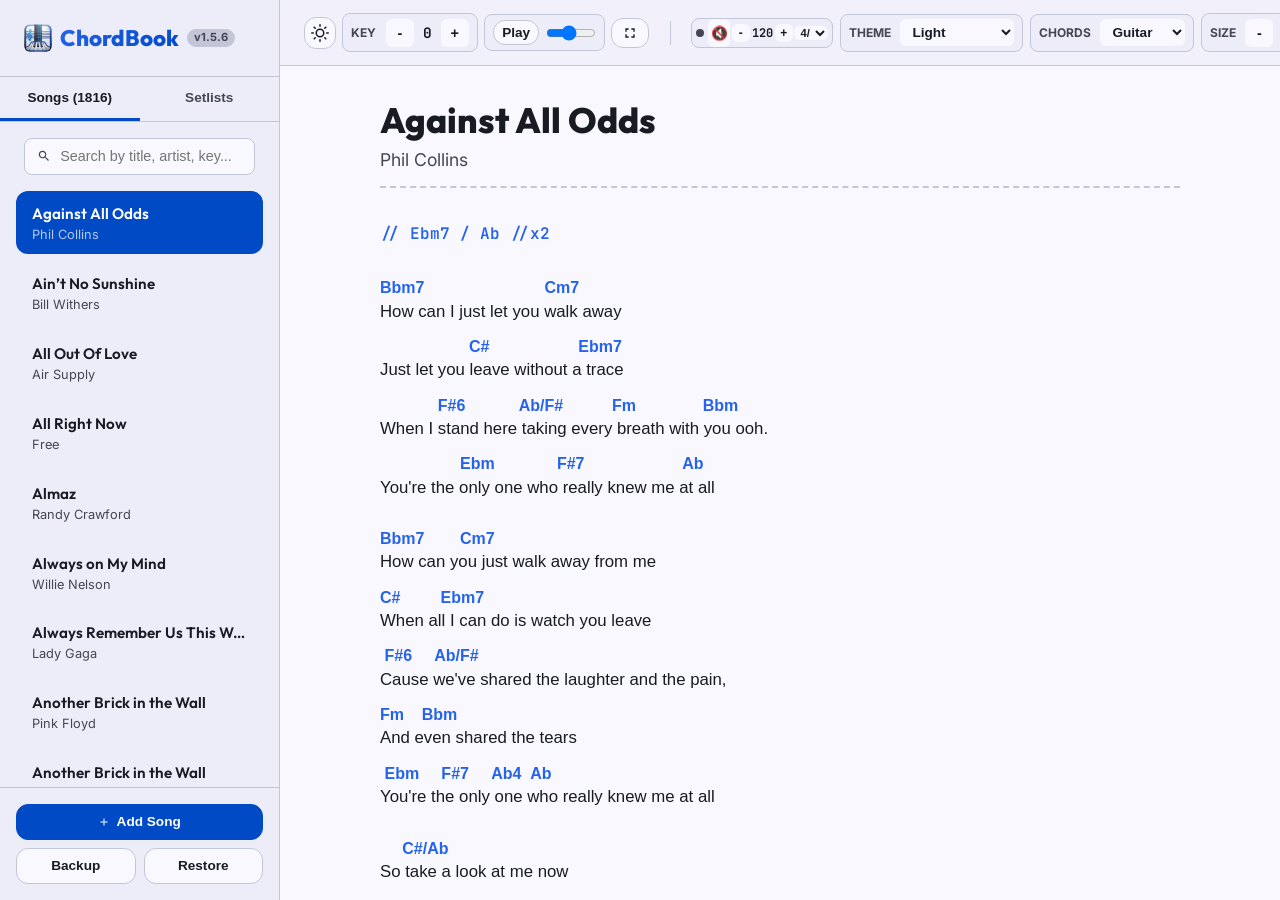
==== commit 77f7f3b5: "fix delete" ====
--- a/web/index.html
+++ b/web/index.html
@@ -467,16 +467,7 @@
                     </label>
                   </div>
 
-                  <div class="editor-toggle-row" id="share-song-group" style="display: none;">
-                    <div class="editor-toggle-info">
-                      <span class="editor-toggle-title">Share Globally</span>
-                      <span class="editor-toggle-desc">Make this song public for others</span>
-                    </div>
-                    <label class="toggle-switch" style="margin-bottom: 0;">
-                      <input type="checkbox" id="form-share">
-                      <span class="toggle-slider"></span>
-                    </label>
-                  </div>
+
                 </div>
 
                 <div class="editor-form-group" id="remarks-group" style="display: none; flex: 1; width: 100%;">
@@ -669,6 +660,6 @@
   <script src="chord-db.js"></script>
   <script src="songs-data.js"></script>
   <script src="parser.js"></script>
-  <script src="app.js?v=19"></script>
+  <script src="app.js?v=23"></script>
 </body>
 </html>
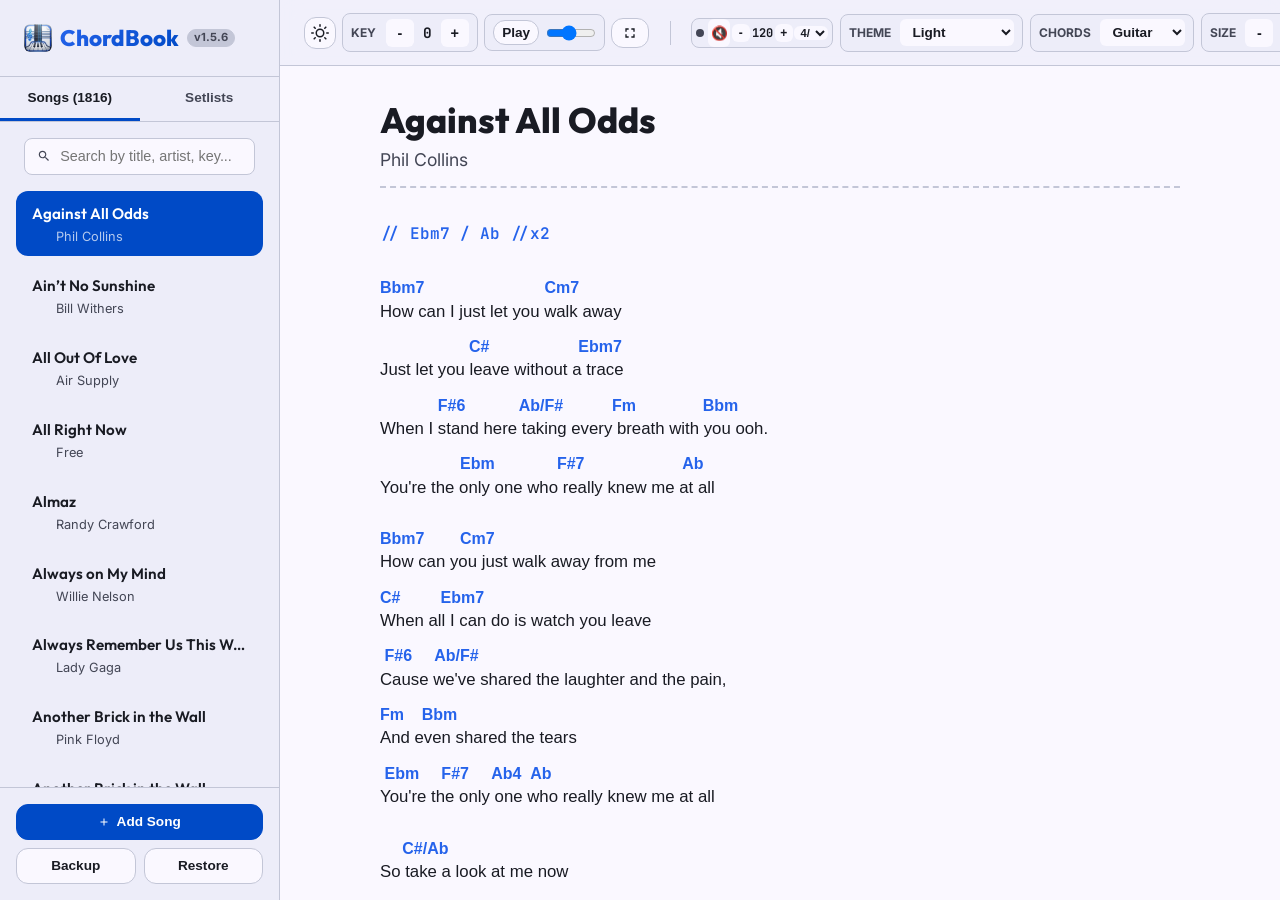
==== commit e4ada062: "add random setlist and favorite songs" ====
--- a/web/index.html
+++ b/web/index.html
@@ -6,7 +6,7 @@
   <title>Dynamic HTML Songbook</title>
   <link rel="icon" type="image/png" href="favicon.png">
   <link href="https://fonts.googleapis.com/css2?family=Inter:wght@400;500;600;700&family=Outfit:wght@600;700&family=JetBrains+Mono:wght@700&family=Material+Symbols+Outlined:wght,FILL@100..700,0..1&display=swap" rel="stylesheet">
-  <link rel="stylesheet" href="styles.css?v=14">
+  <link rel="stylesheet" href="styles.css?v=15">
 </head>
 <body>
 
@@ -292,6 +292,10 @@
             <button class="btn" id="dashboard-import-setlist-btn">
               <span class="material-symbols-outlined" style="font-size: 18px; margin-right: 4px;">download</span>
               Import
+            </button>
+            <button class="btn btn-orange" id="dashboard-jamming-btn">
+              <span class="material-symbols-outlined" style="font-size: 18px; margin-right: 4px;">shuffle</span>
+              Jamming
             </button>
             <button class="btn btn-primary" id="dashboard-new-setlist-btn">
               <span class="material-symbols-outlined" style="font-size: 18px; margin-right: 4px;">add</span>
@@ -627,6 +631,34 @@
     </div>
   </div>
 
+  <!-- Jamming Modal -->
+  <div class="modal-overlay" id="jamming-modal">
+    <div class="modal-content" style="max-width: 400px;">
+      <div class="modal-header">
+        <h2 style="font-size: 1.1rem;">Start Jamming</h2>
+        <button class="btn" id="close-jamming-modal-btn" style="border: none; padding: 4px 8px; font-size: 1.2rem; cursor: pointer;">x</button>
+      </div>
+      <div class="modal-body" style="display: flex; flex-direction: column; gap: 1rem;">
+        <div class="form-group">
+          <label>Language</label>
+          <select id="jamming-language" class="form-control">
+            <option value="all">All</option>
+            <option value="hebrew">Hebrew</option>
+            <option value="english">English</option>
+          </select>
+        </div>
+        <div class="form-group">
+          <label>Number of Songs</label>
+          <input type="number" id="jamming-count" class="form-control" value="20" min="1" max="100">
+        </div>
+      </div>
+      <div class="modal-footer">
+        <button class="btn" id="cancel-jamming-modal-btn">Cancel</button>
+        <button class="btn btn-orange" id="generate-jamming-btn">Generate</button>
+      </div>
+    </div>
+  </div>
+
   <input type="file" id="restore-file-input" accept=".js,.json" style="display: none;">
 
   <!-- Toast Notification Overlay -->
--- a/web/styles.css
+++ b/web/styles.css
@@ -277,6 +277,18 @@
   background-color: var(--accent-color);
 }
 
+.btn-orange {
+  background-color: #ea580c;
+  color: #ffffff;
+  border-color: #ea580c;
+}
+
+.btn-orange:hover {
+  opacity: 0.9;
+  background-color: #ea580c;
+  border-color: #ea580c;
+}
+
 /* Main Display Panel */
 .main-panel {
   display: flex;
@@ -1039,8 +1051,19 @@
   max-width: 800px;
   margin: 0 auto;
   box-shadow: var(--shadow);
-  gap: 1rem;
+  gap: 0.6rem;
   direction: ltr;
+  flex-wrap: wrap;
+}
+
+/* Inline fullscreen controls embedded in gig nav bar */
+.gig-nav-inline-controls {
+  display: flex;
+  align-items: center;
+  gap: 0.2rem;
+  padding: 0 0.3rem;
+  border-left: 1px solid var(--border-color);
+  margin-left: 0.2rem;
 }
 
 .gig-nav-btn {
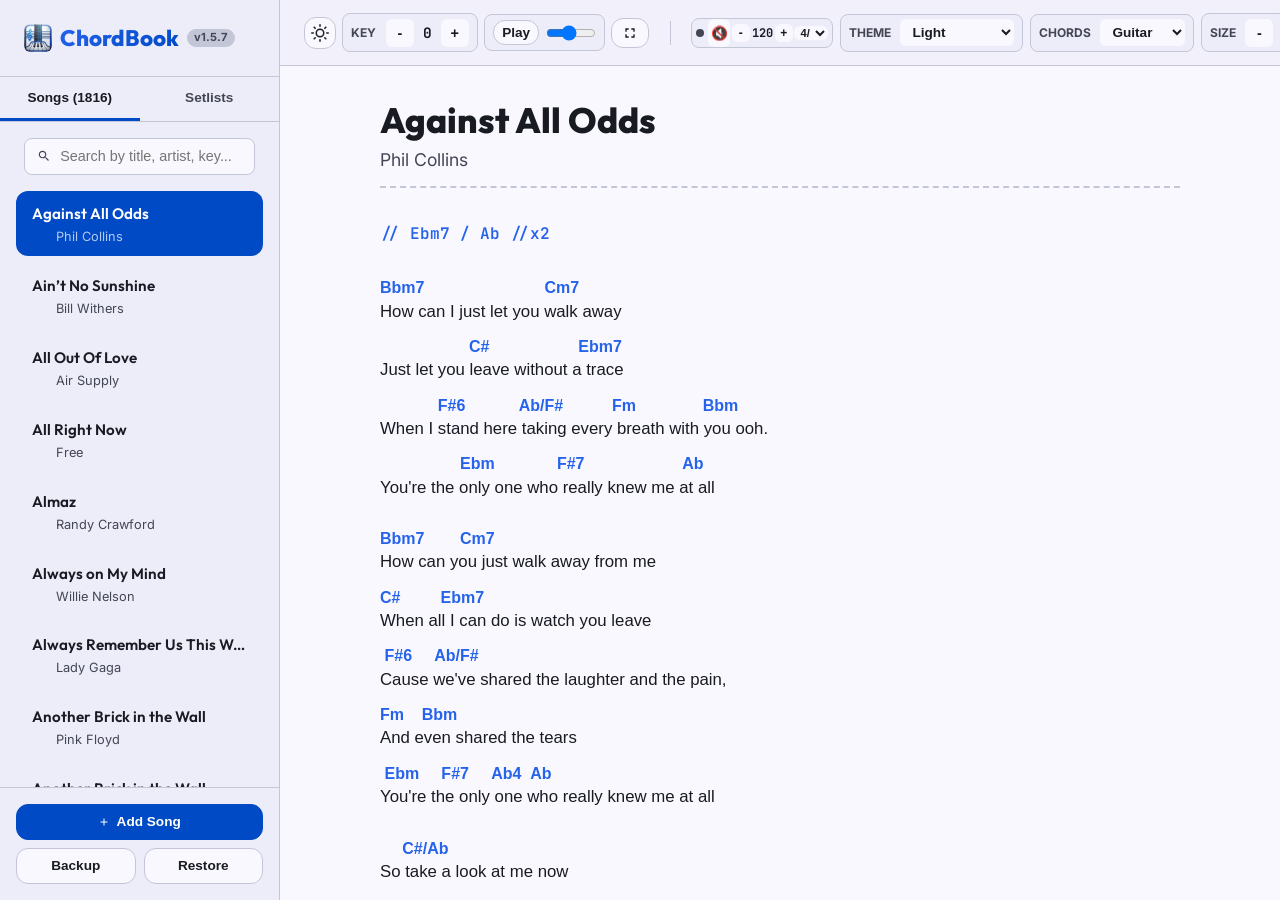
==== commit 7e62dfc5: "ver 1.5.7" ====
--- a/web/index.html
+++ b/web/index.html
@@ -18,7 +18,7 @@
         <div style="display: flex; align-items: center; gap: 0.5rem; min-width: 0; flex: 1;">
           <img src="favicon.png" alt="Logo" style="width: 28px; height: 28px; border-radius: 6px; object-fit: cover; flex-shrink: 0;">
           <span class="logo">ChordBook</span>
-          <span style="font-size: 0.7rem; color: var(--text-secondary); font-weight: 700; background: var(--border-color); padding: 2px 6px; border-radius: 12px; border: 1px solid var(--border-color); line-height: 1;">v1.5.6</span>
+          <span style="font-size: 0.7rem; color: var(--text-secondary); font-weight: 700; background: var(--border-color); padding: 2px 6px; border-radius: 12px; border: 1px solid var(--border-color); line-height: 1;">v1.5.7</span>
         </div>
         <button class="btn mobile-menu-btn" id="hide-sidebar-btn">×</button>
       </div>
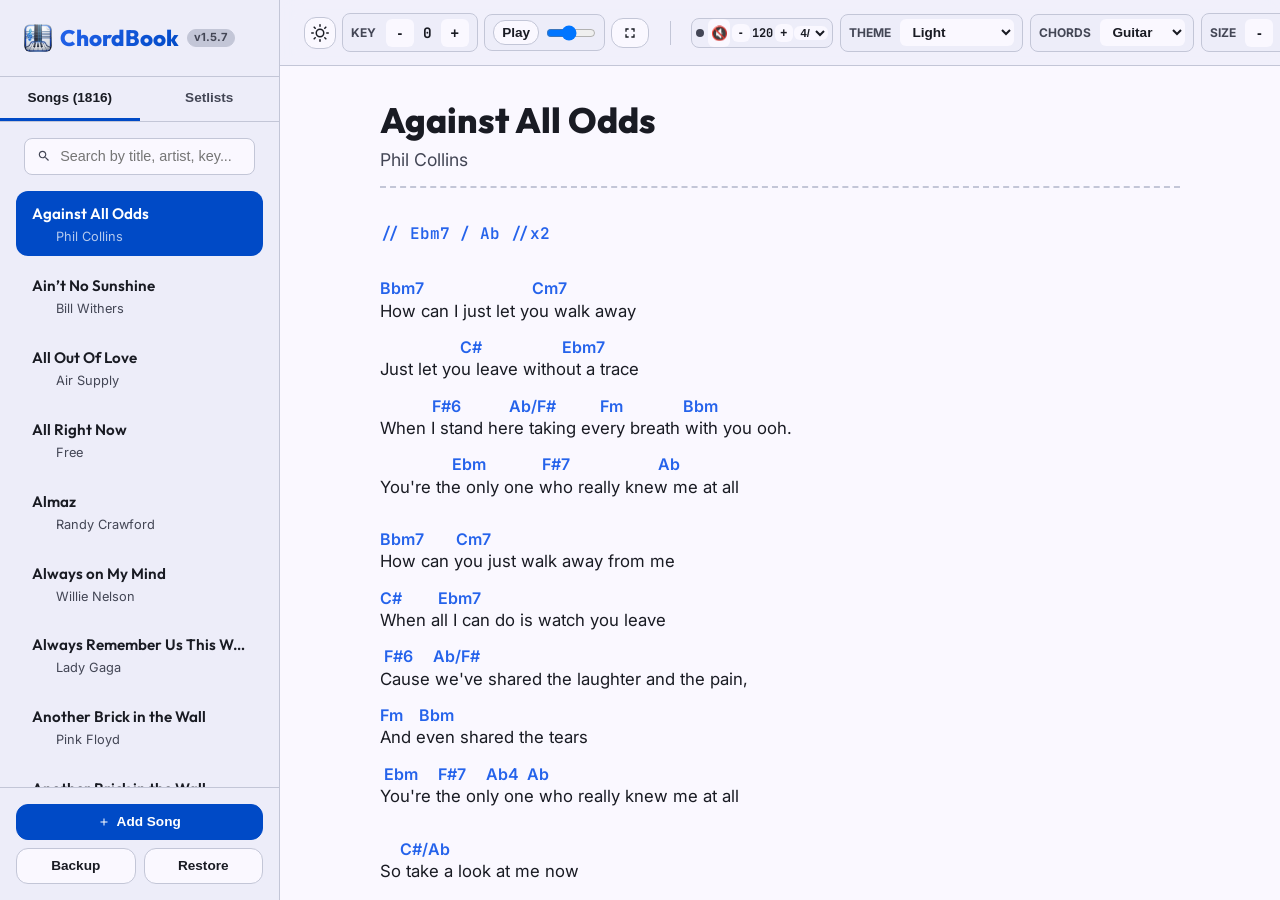
==== commit a8021eb7: "fix mobile dsipaly" ====
--- a/web/index.html
+++ b/web/index.html
@@ -6,7 +6,7 @@
   <title>Dynamic HTML Songbook</title>
   <link rel="icon" type="image/png" href="favicon.png">
   <link href="https://fonts.googleapis.com/css2?family=Inter:wght@400;500;600;700&family=Outfit:wght@600;700&family=JetBrains+Mono:wght@700&family=Material+Symbols+Outlined:wght,FILL@100..700,0..1&display=swap" rel="stylesheet">
-  <link rel="stylesheet" href="styles.css?v=15">
+  <link rel="stylesheet" href="styles.css?v=16">
 </head>
 <body>
 
--- a/web/styles.css
+++ b/web/styles.css
@@ -70,6 +70,14 @@
 }
 
 /* Global Reset and Base Styles */
+html {
+  /* Disable mobile browsers' automatic font-boosting (text autosizer), which can
+     inflate the chord line and lyric line of a chord-lyric-pair by different
+     amounts and break the whitespace-based chord/lyric alignment on mobile. */
+  -webkit-text-size-adjust: 100%;
+  text-size-adjust: 100%;
+}
+
 * {
   box-sizing: border-box;
   margin: 0;
@@ -474,13 +482,17 @@
 .chord-lyric-pair .lyric-only-line {
   margin-bottom: 0;
   line-height: 1.4;
-  font-family: Arial, sans-serif;
+  /* Must be a webfont (not an OS font like Arial) so glyph widths are identical
+     on every platform -- Android has no Arial and substitutes a different font
+     per-script (Latin vs Hebrew), which desyncs the whitespace-based chord
+     alignment between this line and the lyric line below it. */
+  font-family: 'Inter', sans-serif;
   white-space: pre-wrap;
   unicode-bidi: plaintext;
 }
 
 .chord-lyric-pair .chord {
-  font-family: Arial, sans-serif;
+  font-family: 'Inter', sans-serif;
   font-size: 1em;
   padding: 0;
   background-color: transparent;
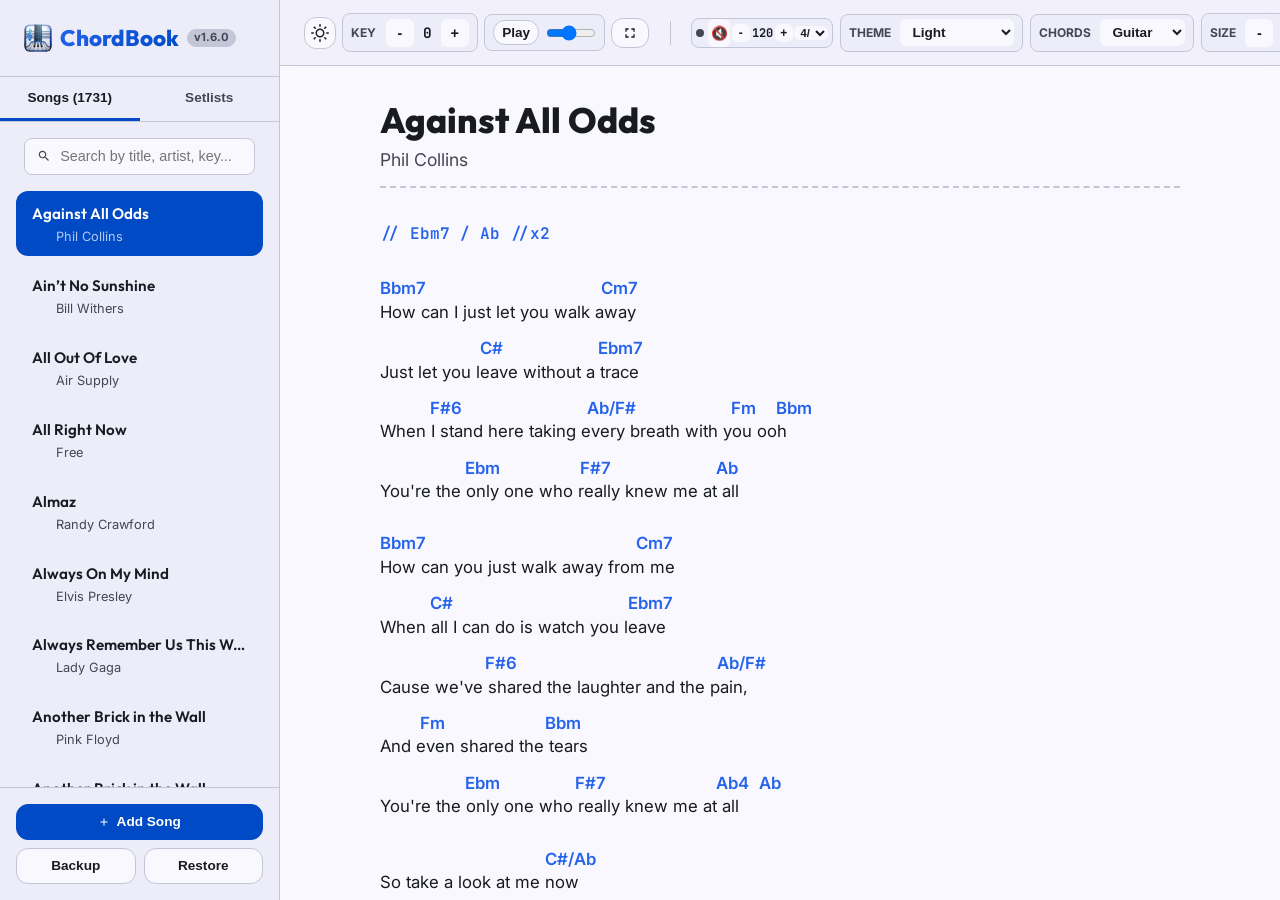
==== commit 53c802af: "final fix and improvemnts" ====
--- a/web/index.html
+++ b/web/index.html
@@ -5,8 +5,13 @@
   <meta name="viewport" content="width=device-width, initial-scale=1.0">
   <title>Dynamic HTML Songbook</title>
   <link rel="icon" type="image/png" href="favicon.png">
-  <link href="https://fonts.googleapis.com/css2?family=Inter:wght@400;500;600;700&family=Outfit:wght@600;700&family=JetBrains+Mono:wght@700&family=Material+Symbols+Outlined:wght,FILL@100..700,0..1&display=swap" rel="stylesheet">
-  <link rel="stylesheet" href="styles.css?v=16">
+  <!-- The single Google Fonts request for the whole app. The weight lists are the
+       union of what index.html and styles.css ask for; styles.css used to repeat
+       this request through an @import, which cost a second serialised round trip.
+       Material Symbols is no longer requested here -- it is self-hosted from
+       fonts/ so the icons still render when the app runs offline. -->
+  <link href="https://fonts.googleapis.com/css2?family=Inter:wght@300;400;500;600;700&family=Outfit:wght@400;500;600;700;800&family=JetBrains+Mono:wght@500;700&display=swap" rel="stylesheet">
+  <link rel="stylesheet" href="styles.css?v=20">
 </head>
 <body>
 
@@ -18,7 +23,7 @@
         <div style="display: flex; align-items: center; gap: 0.5rem; min-width: 0; flex: 1;">
           <img src="favicon.png" alt="Logo" style="width: 28px; height: 28px; border-radius: 6px; object-fit: cover; flex-shrink: 0;">
           <span class="logo">ChordBook</span>
-          <span style="font-size: 0.7rem; color: var(--text-secondary); font-weight: 700; background: var(--border-color); padding: 2px 6px; border-radius: 12px; border: 1px solid var(--border-color); line-height: 1;">v1.5.7</span>
+          <span style="font-size: 0.7rem; color: var(--text-secondary); font-weight: 700; background: var(--border-color); padding: 2px 6px; border-radius: 12px; border: 1px solid var(--border-color); line-height: 1;">v1.6.0</span>
         </div>
         <button class="btn mobile-menu-btn" id="hide-sidebar-btn">×</button>
       </div>
@@ -692,6 +697,6 @@
   <script src="chord-db.js"></script>
   <script src="songs-data.js"></script>
   <script src="parser.js"></script>
-  <script src="app.js?v=23"></script>
+  <script src="app.js?v=25"></script>
 </body>
 </html>
--- a/web/styles.css
+++ b/web/styles.css
@@ -1,7 +1,18 @@
-@import url('https://fonts.googleapis.com/css2?family=Inter:wght@300;400;500;600;700&family=Outfit:wght@400;500;600;700;800&family=JetBrains+Mono:wght@500;700&display=swap');
+/* The Google Fonts request lives in index.html's <link> tag, which carries the
+   union of the weights this sheet uses. It used to be issued twice -- once there
+   and once from an @import on this line -- and the @import copy was the worse of
+   the two: a stylesheet cannot start fetching it until the stylesheet itself has
+   arrived, so it serialised two round trips before any text could paint. */
 
 /* CSS Variables for Themes */
 :root {
+  /* The song-sheet font stack. The editor textarea and the rendered sheet MUST
+     both use this: the chord line is positioned with plain spaces, so a chord
+     only lands over the syllable you aimed it at while the text you typed and
+     the text you read are measured by the very same fonts. Not theme-dependent
+     -- the theme blocks below override colours only. */
+  --song-font: 'Inter', 'Rubik', 'Arimo', Arial, sans-serif;
+
   /* Light Theme (Stitch Technical Minimalism) */
   --bg-primary: #faf8ff;
   --bg-secondary: #ededf9;
@@ -69,6 +80,97 @@
   --shadow-lg: 0 0 0 transparent;
 }
 
+/* Self-hosted fonts for the song body. A chord-lyric-pair is two independent
+   text lines whose horizontal correspondence rests entirely on both lines
+   measuring their characters with the very same fonts. Inter contains NO
+   Hebrew (U+0590-05FF), so Hebrew silently fell through to whatever the
+   platform calls `sans-serif` -- Arial on Windows, a Noto/Roboto Hebrew on
+   Android -- and that is precisely why the chords sat over different words on
+   desktop and on the phone.
+
+   Rubik supplies the Hebrew: of the Hebrew webfonts on Google Fonts its advance
+   widths are the closest to Windows Arial (1.2% RMS drift in prefix width
+   across all 43k Hebrew lines in the song DB, vs 4.6% for Arimo and 3.2% for
+   Heebo), so pinning it keeps the desktop rendering essentially where it is
+   today while dragging mobile onto the same layout.
+
+   Arimo backs up the Latin half: it is metric-compatible with Arial, so if
+   Inter ever fails to arrive from the CDN both platforms degrade to the same
+   widths instead of to two different system fonts.
+
+   Both are served from our own origin so they resolve identically inside the
+   offline Android WebView, and font-display: block keeps the chords from
+   painting against a fallback and then jumping. */
+@font-face {
+  font-family: 'Rubik';
+  font-style: normal;
+  font-weight: 300 900;
+  font-display: block;
+  src: url('fonts/rubik-hebrew.woff2') format('woff2');
+  unicode-range: U+0307-0308, U+0590-05FF, U+200C-2010, U+20AA, U+25CC, U+FB1D-FB4F;
+}
+
+@font-face {
+  font-family: 'Arimo';
+  font-style: normal;
+  font-weight: 400 700;
+  font-display: block;
+  src: url('fonts/arimo-latin.woff2') format('woff2');
+  unicode-range: U+0000-00FF, U+0131, U+0152-0153, U+02BB-02BC, U+02C6, U+02DA, U+02DC, U+0304, U+0308, U+0329, U+2000-206F, U+20AC, U+2122, U+2191, U+2193, U+2212, U+2215, U+FEFF, U+FFFD;
+}
+
+/* Material Symbols, self-hosted for the same reason as the two above: it used to
+   arrive only from the Google Fonts CDN, so in the offline Android WebView every
+   icon in the app fell back to its own name and the UI read "download", "delete",
+   "arrow_back", "more_vert" in plain text where a glyph belonged.
+
+   The file is a 29-icon subset -- exactly the names this app renders -- which is
+   why it costs 29 KB instead of the ~4 MB of the full set. ADDING A NEW ICON NAME
+   ANYWHERE IN THE APP MEANS REGENERATING THIS SUBSET, otherwise the new icon is
+   the one that shows up as a word. Regenerate with:
+
+     curl -H "User-Agent: Mozilla/5.0 (Windows NT 10.0; Win64; x64) \
+       AppleWebKit/537.36 (KHTML, like Gecko) Chrome/131.0.0.0 Safari/537.36" \
+       "https://fonts.googleapis.com/css2?family=Material+Symbols+Outlined:\
+opsz,wght,FILL,GRAD@20..48,100..700,0..1,-50..200&icon_names=<comma,separated,names>"
+
+   then download the fonts.gstatic.com URL out of the returned @font-face. The
+   User-Agent matters: without a browser UA Google serves TrueType, not woff2.
+   Icons currently subset in (keep this list in step with the file):
+     add, album, analytics, arrow_back, celebration, cloud_done, dark_mode,
+     data_object, delete, download, edit, format_bold, format_color_fill,
+     fullscreen, light_mode, list_alt, lock, lock_open, mic, more_vert,
+     music_note, piano, save, share, shuffle, star, star_border, upload_file,
+     visibility */
+@font-face {
+  font-family: 'Material Symbols Outlined';
+  font-style: normal;
+  font-weight: 100 700;
+  font-display: block;
+  src: url('fonts/material-symbols-subset.woff2') format('woff2');
+}
+
+/* Base icon rule, previously supplied by the CDN stylesheet. The 'liga' feature
+   is what turns the text content ("delete") into the glyph, so it is required,
+   not cosmetic. Every more specific .material-symbols-outlined rule later in this
+   file still overrides the size set here. */
+.material-symbols-outlined {
+  font-family: 'Material Symbols Outlined';
+  font-weight: normal;
+  font-style: normal;
+  font-size: 24px;
+  line-height: 1;
+  letter-spacing: normal;
+  text-transform: none;
+  display: inline-block;
+  white-space: nowrap;
+  word-wrap: normal;
+  direction: ltr;
+  font-feature-settings: 'liga';
+  -webkit-font-feature-settings: 'liga';
+  -webkit-font-smoothing: antialiased;
+}
+
 /* Global Reset and Base Styles */
 html {
   /* Disable mobile browsers' automatic font-boosting (text autosizer), which can
@@ -86,7 +188,7 @@
 }
 
 body {
-  font-family: 'Inter', sans-serif;
+  font-family: 'Inter', 'Rubik', 'Arimo', sans-serif;
   background-color: var(--bg-primary);
   color: var(--text-primary);
   height: 100vh;
@@ -422,7 +524,7 @@
 }
 
 .song-container.rtl .song-header h1 {
-  font-family: 'Inter', sans-serif;
+  font-family: 'Inter', 'Rubik', 'Arimo', sans-serif;
 }
 
 .song-header {
@@ -457,7 +559,7 @@
 }
 
 .song-container.rtl .song-section-header {
-  font-family: 'Inter', sans-serif; /* Cleaner Hebrew sans-serif */
+  font-family: 'Inter', 'Rubik', 'Arimo', sans-serif; /* Cleaner Hebrew sans-serif */
 }
 
 .song-paragraph {
@@ -482,17 +584,25 @@
 .chord-lyric-pair .lyric-only-line {
   margin-bottom: 0;
   line-height: 1.4;
-  /* Must be a webfont (not an OS font like Arial) so glyph widths are identical
-     on every platform -- Android has no Arial and substitutes a different font
-     per-script (Latin vs Hebrew), which desyncs the whitespace-based chord
-     alignment between this line and the lyric line below it. */
-  font-family: 'Inter', sans-serif;
+  /* Every script here must resolve to a webfont, never to an OS font: Inter
+     covers Latin, Rubik covers the Hebrew that Inter lacks, Arimo backstops
+     Latin offline. Leaving any of it to the platform default is what desyncs
+     this line from the lyric line below it, since the whitespace-based
+     alignment only holds while both lines measure their characters with the
+     very same fonts. */
+  font-family: var(--song-font);
+  /* Declared on BOTH lines on purpose. .lyric-only-line carries font-size:
+     1.05em of its own, so leaving the chord line at the inherited 1em stretched
+     the lyrics 5% wider than the chord row that is supposed to index into them,
+     and every chord crept along its line -- in the editor, where one textarea
+     sets one size for both, that drift does not exist. Keep these equal. */
+  font-size: 1.05em;
   white-space: pre-wrap;
   unicode-bidi: plaintext;
 }
 
 .chord-lyric-pair .chord {
-  font-family: 'Inter', sans-serif;
+  font-family: var(--song-font);
   font-size: 1em;
   padding: 0;
   background-color: transparent;
@@ -524,7 +634,7 @@
 }
 
 .lyric-only-line {
-  font-family: 'Inter', sans-serif;
+  font-family: var(--song-font);
   font-size: 1.05em;
   color: var(--text-primary);
   margin-bottom: 0.4rem;
@@ -587,7 +697,7 @@
 }
 
 .lyric-text {
-  font-family: 'Inter', sans-serif;
+  font-family: var(--song-font);
   font-size: 1.05em;
   color: var(--text-primary);
   white-space: pre;
@@ -747,7 +857,8 @@
 
 #song-modal .textarea-control {
   min-height: 450px;
-  font-family: Arial, sans-serif;
+  /* Must stay var(--song-font): what you space out here is what gets rendered. */
+  font-family: var(--song-font);
   font-size: 0.95rem;
   line-height: 1.6;
   letter-spacing: 0;
@@ -2022,7 +2133,8 @@
   border: none;
   background-color: transparent;
   color: var(--text-primary);
-  font-family: Arial, sans-serif;
+  /* Must stay var(--song-font): what you space out here is what gets rendered. */
+  font-family: var(--song-font);
   font-size: 0.95rem;
   line-height: 1.6;
   resize: none;
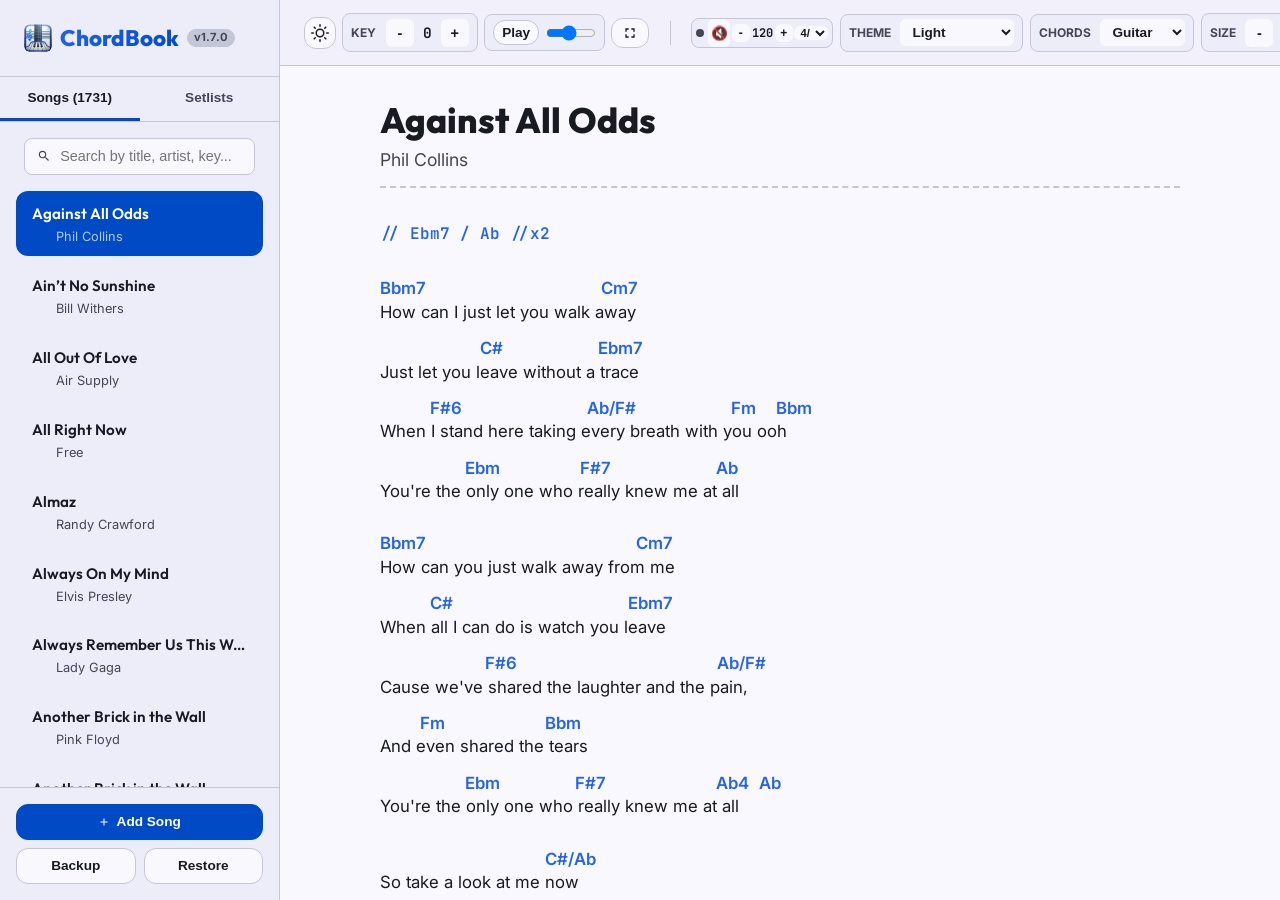
==== commit 0258f354: "version 1.7.0" ====
--- a/web/index.html
+++ b/web/index.html
@@ -11,7 +11,7 @@
        Material Symbols is no longer requested here -- it is self-hosted from
        fonts/ so the icons still render when the app runs offline. -->
   <link href="https://fonts.googleapis.com/css2?family=Inter:wght@300;400;500;600;700&family=Outfit:wght@400;500;600;700;800&family=JetBrains+Mono:wght@500;700&display=swap" rel="stylesheet">
-  <link rel="stylesheet" href="styles.css?v=20">
+  <link rel="stylesheet" href="styles.css?v=26">
 </head>
 <body>
 
@@ -23,7 +23,7 @@
         <div style="display: flex; align-items: center; gap: 0.5rem; min-width: 0; flex: 1;">
           <img src="favicon.png" alt="Logo" style="width: 28px; height: 28px; border-radius: 6px; object-fit: cover; flex-shrink: 0;">
           <span class="logo">ChordBook</span>
-          <span style="font-size: 0.7rem; color: var(--text-secondary); font-weight: 700; background: var(--border-color); padding: 2px 6px; border-radius: 12px; border: 1px solid var(--border-color); line-height: 1;">v1.6.0</span>
+          <span style="font-size: 0.7rem; color: var(--text-secondary); font-weight: 700; background: var(--border-color); padding: 2px 6px; border-radius: 12px; border: 1px solid var(--border-color); line-height: 1;">v1.7.0</span>
         </div>
         <button class="btn mobile-menu-btn" id="hide-sidebar-btn">×</button>
       </div>
@@ -493,8 +493,8 @@
                 </div>
                 
                 <div class="editor-textarea-container">
-                  <!-- Floating image container thumbnail list for document attachment if any -->
-                  <div id="editor-image-preview-container" style="display: none; gap: 0.5rem; flex-wrap: wrap; padding: 0.5rem; background-color: var(--bg-secondary); border-bottom: 1px solid var(--border-color);"></div>
+                  <!-- Floating media container thumbnail list for document attachment if any -->
+                  <div id="editor-media-preview-container" style="display: none; gap: 0.5rem; flex-wrap: wrap; padding: 0.5rem; background-color: var(--bg-secondary); border-bottom: 1px solid var(--border-color);"></div>
                   
                   <textarea class="editor-textarea-control" id="form-text" placeholder="Type chords directly above lyrics with spaces, like this:&#10;Am             C&#10;This is an example song" required></textarea>
                   
@@ -503,6 +503,10 @@
 
                   <!-- Floating Actions Bottom-Right -->
                   <div class="editor-floating-actions">
+                    <input type="file" id="editor-xml-input" accept=".xml,.mxl,.musicxml" style="display: none;">
+                    <button type="button" class="editor-floating-btn" id="editor-import-xml-btn" title="Import MusicXML">
+                      <span class="material-symbols-outlined">queue_music</span>
+                    </button>
                     <button type="button" class="editor-floating-btn" id="editor-preview-toggle-btn" title="Preview Mode">
                       <span class="material-symbols-outlined">visibility</span>
                     </button>
@@ -636,6 +640,122 @@
     </div>
   </div>
 
+  <!-- MusicXML Score Editor Modal (layered above the song editor) -->
+  <div class="modal-overlay" id="musicxml-editor-modal">
+    <div class="modal-content">
+      <div class="modal-header musicxml-editor-header">
+        <button type="button" class="btn" id="musicxml-editor-close-btn" title="Close">
+          <span class="material-symbols-outlined">arrow_back</span>
+        </button>
+        <h2 id="musicxml-editor-title">Edit score</h2>
+        <button type="button" class="btn btn-primary" id="musicxml-editor-save-btn">
+          <span class="material-symbols-outlined" style="font-size: 18px;">save</span>
+          <span>Save to song</span>
+        </button>
+      </div>
+      <div class="musicxml-editor-preview" id="musicxml-editor-preview"></div>
+      <div class="musicxml-editor-tabs">
+        <button type="button" class="musicxml-editor-tab active" id="musicxml-editor-tab-notation">
+          <span class="material-symbols-outlined">piano</span>
+          <span>Notation</span>
+        </button>
+        <button type="button" class="musicxml-editor-tab" id="musicxml-editor-tab-chords">
+          <span class="material-symbols-outlined">music_note</span>
+          <span>Chords &amp; Lyrics</span>
+        </button>
+        <button type="button" class="musicxml-editor-tab" id="musicxml-editor-tab-xml">
+          <span class="material-symbols-outlined">data_object</span>
+          <span>XML</span>
+        </button>
+      </div>
+      <!-- Notation: direct editing of notes, bars and chord symbols. Default tab. -->
+      <div class="musicxml-editor-panel musicxml-notation-panel" id="musicxml-editor-notation-panel" tabindex="0">
+        <div class="musicxml-notation-toolbar" id="musicxml-editor-notation-toolbar">
+          <div class="musicxml-notation-group" aria-label="Pitch">
+            <button type="button" class="musicxml-notation-btn" data-mxn-act="pitch-up" title="Pitch up one step (Up arrow)">&#9650;</button>
+            <button type="button" class="musicxml-notation-btn" data-mxn-act="pitch-down" title="Pitch down one step (Down arrow)">&#9660;</button>
+            <button type="button" class="musicxml-notation-btn" data-mxn-act="octave-up" title="Octave up (Shift+Up)">8va</button>
+            <button type="button" class="musicxml-notation-btn" data-mxn-act="octave-down" title="Octave down (Shift+Down)">8vb</button>
+          </div>
+          <div class="musicxml-notation-group" aria-label="Note value">
+            <button type="button" class="musicxml-notation-btn" data-mxn-dur="whole" title="Whole note (1)">1</button>
+            <button type="button" class="musicxml-notation-btn" data-mxn-dur="half" title="Half note (2)">1/2</button>
+            <button type="button" class="musicxml-notation-btn" data-mxn-dur="quarter" title="Quarter note (3)">1/4</button>
+            <button type="button" class="musicxml-notation-btn" data-mxn-dur="eighth" title="Eighth note (4)">1/8</button>
+            <button type="button" class="musicxml-notation-btn" data-mxn-dur="16th" title="Sixteenth note (5)">1/16</button>
+            <button type="button" class="musicxml-notation-btn" data-mxn-act="dot" title="Toggle dot (.)">&#183;</button>
+          </div>
+          <div class="musicxml-notation-group" aria-label="Accidental">
+            <button type="button" class="musicxml-notation-btn" data-mxn-acc="1" title="Sharp (#)">&#9839;</button>
+            <button type="button" class="musicxml-notation-btn" data-mxn-acc="-1" title="Flat (b)">&#9837;</button>
+            <button type="button" class="musicxml-notation-btn" data-mxn-acc="0" title="Natural (n)">&#9838;</button>
+            <button type="button" class="musicxml-notation-btn" data-mxn-acc="null" title="Back to the key signature">Key</button>
+          </div>
+          <div class="musicxml-notation-group" aria-label="Note">
+            <button type="button" class="musicxml-notation-btn" data-mxn-act="rest" title="Note / rest (r)">Rest</button>
+            <button type="button" class="musicxml-notation-btn" data-mxn-act="tie" title="Tie to the next note (t)">Tie</button>
+            <button type="button" class="musicxml-notation-btn" data-mxn-act="insert" title="Insert a note after this one (Enter)">
+              <span class="material-symbols-outlined">add</span>
+            </button>
+            <button type="button" class="musicxml-notation-btn" data-mxn-act="delete" title="Delete the selected note (Delete)">
+              <span class="material-symbols-outlined">delete</span>
+            </button>
+          </div>
+          <div class="musicxml-notation-group" aria-label="History">
+            <button type="button" class="musicxml-notation-btn" data-mxn-act="undo" id="musicxml-editor-notation-undo" title="Undo (Ctrl+Z)">Undo</button>
+            <button type="button" class="musicxml-notation-btn" data-mxn-act="redo" id="musicxml-editor-notation-redo" title="Redo (Ctrl+Shift+Z)">Redo</button>
+          </div>
+        </div>
+        <div class="musicxml-notation-rows">
+          <div class="musicxml-notation-row">
+            <span class="musicxml-notation-label">Bar</span>
+            <button type="button" class="musicxml-notation-btn" data-mxn-act="bar-before">Insert bar before</button>
+            <button type="button" class="musicxml-notation-btn" data-mxn-act="bar-after">Insert bar after</button>
+            <button type="button" class="musicxml-notation-btn" data-mxn-act="bar-delete">Delete bar</button>
+            <span class="musicxml-notation-label">Time</span>
+            <input type="number" min="1" max="64" step="1" class="form-control musicxml-notation-num" id="musicxml-editor-notation-beats" title="Beats per bar" dir="ltr">
+            <span class="musicxml-notation-label">/</span>
+            <input type="number" min="1" max="64" step="1" class="form-control musicxml-notation-num" id="musicxml-editor-notation-beat-type" title="Beat unit" dir="ltr">
+            <button type="button" class="musicxml-notation-btn" data-mxn-act="time-apply">Set</button>
+          </div>
+          <div class="musicxml-notation-row">
+            <span class="musicxml-notation-label">Chord</span>
+            <input type="text" class="form-control musicxml-notation-chord" id="musicxml-editor-notation-chord" placeholder="Am7" spellcheck="false" dir="ltr" title="Chord symbol">
+            <button type="button" class="musicxml-notation-btn" data-mxn-act="chord-apply">Apply</button>
+            <button type="button" class="musicxml-notation-btn" data-mxn-act="chord-add">Add chord</button>
+            <button type="button" class="musicxml-notation-btn" data-mxn-act="chord-left">Move left</button>
+            <button type="button" class="musicxml-notation-btn" data-mxn-act="chord-right">Move right</button>
+            <button type="button" class="musicxml-notation-btn" data-mxn-act="chord-remove">Remove chord</button>
+          </div>
+        </div>
+        <div class="musicxml-notation-status" id="musicxml-editor-notation-status">Click a note or a chord symbol to select it.</div>
+      </div>
+      <div class="musicxml-editor-panel" id="musicxml-editor-chords-panel">
+        <div class="musicxml-editor-columns">
+          <div class="musicxml-editor-column">
+            <h3>Chords</h3>
+            <div class="musicxml-editor-list" id="musicxml-editor-chord-list"></div>
+          </div>
+          <div class="musicxml-editor-column">
+            <h3>Lyrics</h3>
+            <div class="musicxml-editor-list" id="musicxml-editor-lyric-list"></div>
+          </div>
+        </div>
+        <div class="musicxml-editor-panel-footer">
+          <span class="musicxml-editor-hint">Chord suffixes the score can draw: m, 7, maj7, m7, dim, aug, sus4, sus2, 6, m6, 9, m7b5, dim7, maj9, m9, 5, N.C. Add /bass for slash chords. Empty removes the chord or syllable.</span>
+          <button type="button" class="btn" id="musicxml-editor-apply-btn">Apply</button>
+        </div>
+      </div>
+      <div class="musicxml-editor-panel" id="musicxml-editor-xml-panel" style="display: none;">
+        <textarea class="form-control musicxml-editor-xml" id="musicxml-editor-xml-textarea" spellcheck="false" dir="ltr" wrap="off"></textarea>
+        <div class="musicxml-editor-panel-footer">
+          <span class="musicxml-editor-xml-error" id="musicxml-editor-xml-error"></span>
+          <button type="button" class="btn" id="musicxml-editor-apply-xml-btn">Apply XML</button>
+        </div>
+      </div>
+    </div>
+  </div>
+
   <!-- Jamming Modal -->
   <div class="modal-overlay" id="jamming-modal">
     <div class="modal-content" style="max-width: 400px;">
@@ -692,11 +812,14 @@
   <script src="https://www.gstatic.com/firebasejs/10.12.0/firebase-auth-compat.js"></script>
 
   <!-- JavaScript Modules -->
+  <script src="https://unpkg.com/opensheetmusicdisplay@1.8.8/build/opensheetmusicdisplay.min.js"></script>
   <script src="jszip.min.js"></script>
   <script src="transposer.js"></script>
+  <script src="musicxml-tools.js?v=1"></script>
+  <script src="musicxml-edit.js?v=4"></script>
   <script src="chord-db.js"></script>
   <script src="songs-data.js"></script>
-  <script src="parser.js"></script>
-  <script src="app.js?v=25"></script>
+  <script src="parser.js?v=1"></script>
+  <script src="app.js?v=31"></script>
 </body>
 </html>
--- a/web/styles.css
+++ b/web/styles.css
@@ -147,7 +147,7 @@
   font-style: normal;
   font-weight: 100 700;
   font-display: block;
-  src: url('fonts/material-symbols-subset.woff2') format('woff2');
+  src: url('fonts/material-symbols-subset.woff2?v=3') format('woff2');
 }
 
 /* Base icon rule, previously supplied by the CDN stylesheet. The 'liga' feature
@@ -566,6 +566,66 @@
   margin-bottom: 1.8rem;
 }
 
+/* Rendered MusicXML score (OpenSheetMusicDisplay).
+   OSMD draws the staff in black, so the container keeps a light ground of its own
+   rather than inheriting the page background - otherwise the score disappears
+   under the dark and oled themes. */
+.song-musicxml-container {
+  position: relative; /* anchors the export button */
+  background: #ffffff;
+  border: 1px solid var(--border-color);
+  border-radius: 8px;
+  padding: 0.35rem 0.4rem;
+  margin: 1rem 0 1.2rem;
+  overflow-x: auto;
+  min-height: 0; /* let a short score be short; OSMD sizes the svg itself */
+  direction: ltr; /* notation is always left-to-right, even in RTL songs */
+}
+
+.song-musicxml-container svg {
+  display: block;
+  max-width: 100%;
+  height: auto;
+}
+
+/* Per-score export button (song view). Room is made above the notation so it
+   never sits on the first staff. Fixed light colours: the container keeps a
+   white ground under every theme. */
+.song-musicxml-container.has-export {
+  padding-top: 2.4rem;
+}
+
+.musicxml-export-btn {
+  position: absolute;
+  top: 0.4rem;
+  right: 0.4rem;
+  z-index: 2;
+  width: 32px;
+  height: 32px;
+  padding: 0;
+  border-radius: 8px;
+  border: 1px solid #c3c6d7;
+  background-color: #ffffff;
+  color: #434655;
+  cursor: pointer;
+  display: flex;
+  align-items: center;
+  justify-content: center;
+  opacity: 0.8;
+  transition: all 0.2s;
+}
+
+.musicxml-export-btn:hover,
+.musicxml-export-btn:focus-visible {
+  opacity: 1;
+  color: #004ac6;
+  border-color: #004ac6;
+}
+
+.musicxml-export-btn .material-symbols-outlined {
+  font-size: 20px;
+}
+
 .chord-lyric-line {
   display: flex;
   flex-wrap: wrap;
@@ -930,51 +990,6 @@
   transform: translateX(-50%) translateY(0);
 }
 
-/* Scan Note Image Styling */
-.song-image-container {
-  text-align: inherit; /* Matches text alignment (right-aligned in RTL, left-aligned in LTR) */
-  margin: 1.5rem 0;
-  width: 100%;
-}
-
-.song-image {
-  display: inline-block;
-  max-width: 100%;
-  height: auto;
-  border-radius: 12px;
-  box-shadow: var(--shadow);
-  border: 1px solid var(--border-color);
-  transition: filter 0.3s ease, transform 0.2s ease, box-shadow 0.2s ease, max-width 0.3s ease;
-  background-color: #ffffff; /* Preserves visual clarity if some regions are transparent */
-  cursor: zoom-out;
-}
-
-.song-image:hover {
-  transform: scale(1.01);
-  box-shadow: var(--shadow-lg);
-}
-
-.song-image.expanded {
-  max-width: 15%;
-  cursor: zoom-in;
-}
-
-@media (max-width: 768px) {
-  .song-image {
-    max-width: 100%;
-  }
-}
-
-/* Theme-Specific Filters for Scan Images */
-[data-theme="dark"] .song-image,
-[data-theme="oled"] .song-image {
-  filter: invert(0.9) hue-rotate(180deg) brightness(1.1) contrast(1.1);
-}
-
-[data-theme="sepia"] .song-image {
-  filter: sepia(0.85) brightness(0.92) contrast(1.1);
-}
-
 /* Floating Search Dropdown for Toolbar */
 .search-dropdown {
   position: absolute;
@@ -2213,6 +2228,438 @@
   border-color: var(--accent-color);
 }
 
+/* Edit / export controls on an attachment chip */
+.editor-media-chip-btn {
+  font-size: 18px;
+  padding: 2px;
+  border-radius: 4px;
+  color: var(--text-secondary);
+  cursor: pointer;
+}
+
+.editor-media-chip-btn:hover,
+.editor-media-chip-btn:focus-visible {
+  color: var(--accent-color);
+  background-color: var(--accent-light);
+  outline: none;
+}
+
+/* MusicXML score editor modal */
+#musicxml-editor-modal {
+  z-index: 600; /* above the song editor and its floating actions */
+}
+
+#musicxml-editor-modal .modal-content {
+  max-width: 1100px;
+  width: 95%;
+  max-height: 95vh;
+  padding: 1rem 1.25rem;
+  overflow: hidden;
+}
+
+.musicxml-editor-header {
+  gap: 0.75rem;
+}
+
+.musicxml-editor-header h2 {
+  flex: 1;
+  min-width: 0;
+  font-size: 1.1rem;
+  white-space: nowrap;
+  overflow: hidden;
+  text-overflow: ellipsis;
+}
+
+.musicxml-editor-header .btn {
+  flex: 0 0 auto;
+}
+
+#musicxml-editor-close-btn {
+  padding: 0.4rem;
+}
+
+.musicxml-editor-preview {
+  position: relative;
+  flex: 0 0 auto;
+  max-height: 38vh;
+  overflow-y: auto;
+}
+
+/* Notation tab: the score IS the workspace, so it takes the room the chord
+   and lyric lists would otherwise have had. */
+#musicxml-editor-modal.musicxml-notation-active .musicxml-editor-preview {
+  flex: 1 1 auto;
+  max-height: none;
+  min-height: 200px;
+}
+
+#musicxml-editor-modal.musicxml-notation-active .musicxml-notation-panel {
+  flex: 0 0 auto;
+  overflow: visible;
+}
+
+.musicxml-editor-preview .song-musicxml-container {
+  margin: 0;
+  min-height: 120px;
+}
+
+.musicxml-editor-tabs {
+  display: flex;
+  gap: 0.25rem;
+  border-bottom: 1px solid var(--border-color);
+}
+
+.musicxml-editor-tab {
+  display: inline-flex;
+  align-items: center;
+  gap: 0.35rem;
+  padding: 0.5rem 0.9rem;
+  border: none;
+  border-bottom: 2px solid transparent;
+  background: transparent;
+  color: var(--text-secondary);
+  font-size: 0.85rem;
+  font-weight: 600;
+  cursor: pointer;
+}
+
+.musicxml-editor-tab .material-symbols-outlined {
+  font-size: 18px;
+}
+
+.musicxml-editor-tab.active {
+  color: var(--accent-color);
+  border-bottom-color: var(--accent-color);
+}
+
+.musicxml-editor-panel {
+  display: flex;
+  flex-direction: column;
+  gap: 0.75rem;
+  flex: 1;
+  min-height: 0;
+  overflow: hidden;
+}
+
+.musicxml-editor-columns {
+  display: grid;
+  grid-template-columns: 1fr 1fr;
+  gap: 1rem;
+  flex: 1;
+  min-height: 0;
+  overflow-y: auto;
+}
+
+.musicxml-editor-column h3 {
+  margin: 0 0 0.5rem;
+  font-size: 0.75rem;
+  font-weight: 700;
+  text-transform: uppercase;
+  letter-spacing: 0.05em;
+  color: var(--text-secondary);
+}
+
+.musicxml-editor-list {
+  display: flex;
+  flex-direction: column;
+  gap: 0.4rem;
+}
+
+.musicxml-editor-row {
+  display: flex;
+  align-items: center;
+  gap: 0.5rem;
+}
+
+.musicxml-editor-measure {
+  flex: 0 0 3.2rem;
+  font-family: 'JetBrains Mono', monospace;
+  font-size: 0.75rem;
+  color: var(--text-secondary);
+}
+
+.musicxml-editor-input {
+  flex: 1;
+  min-width: 0;
+  padding: 0.4rem 0.6rem;
+  font-size: 0.85rem;
+}
+
+.musicxml-editor-syllables {
+  display: flex;
+  flex-wrap: wrap;
+  gap: 0.35rem;
+  flex: 1;
+  min-width: 0;
+}
+
+.musicxml-editor-syllables .musicxml-editor-input {
+  flex: 0 1 6.5rem;
+}
+
+.musicxml-editor-empty {
+  font-size: 0.85rem;
+  font-style: italic;
+  color: var(--text-secondary);
+}
+
+.musicxml-editor-panel-footer {
+  display: flex;
+  align-items: center;
+  justify-content: space-between;
+  gap: 0.75rem;
+  flex-wrap: wrap;
+}
+
+.musicxml-editor-panel-footer .btn {
+  flex: 0 0 auto;
+}
+
+.musicxml-editor-hint,
+.musicxml-editor-xml-error {
+  flex: 1;
+  min-width: 12rem;
+  font-size: 0.75rem;
+  color: var(--text-secondary);
+}
+
+.musicxml-editor-xml-error {
+  color: #dc2626;
+  font-family: 'JetBrains Mono', monospace;
+  white-space: pre-wrap;
+}
+
+.musicxml-editor-xml-error:empty {
+  display: none;
+}
+
+.musicxml-editor-xml {
+  flex: 1;
+  min-height: 220px;
+  font-family: 'JetBrains Mono', monospace;
+  font-size: 0.78rem;
+  line-height: 1.4;
+  white-space: pre;
+  overflow: auto;
+  resize: vertical;
+  direction: ltr;
+  text-align: left;
+  tab-size: 2;
+}
+
+@media (max-width: 600px) {
+  #musicxml-editor-modal .modal-content {
+    width: 100%;
+    max-height: 100vh;
+    border-radius: 0;
+    padding: 0.75rem;
+  }
+
+  .musicxml-editor-preview {
+    max-height: 30vh;
+  }
+
+  .musicxml-editor-columns {
+    grid-template-columns: 1fr;
+  }
+}
+
+
+/* ==========================================================================
+   NOTATION EDITING (score editor, Notation tab)
+   The selection and the bar warnings are overlay divs inside the score
+   container -- never marks in OSMD's SVG, which it wipes on every render.
+   The container keeps a white ground under every theme, so these colours are
+   fixed rather than themed: they have to read on white in light, dark, oled
+   and sepia alike.
+   ========================================================================== */
+
+.musicxml-notation-overlay {
+  position: absolute;
+  left: 0;
+  top: 0;
+  width: 0;
+  height: 0;
+  overflow: visible;
+  pointer-events: none;
+}
+
+.musicxml-notation-select {
+  position: absolute;
+  box-sizing: border-box;
+  border: 2px solid #e11d48;
+  border-radius: 4px;
+  background-color: rgba(225, 29, 72, 0.14);
+  box-shadow: 0 0 0 1px rgba(255, 255, 255, 0.85);
+}
+
+.musicxml-notation-select.is-harmony {
+  border-color: #1d4ed8;
+  background-color: rgba(29, 78, 216, 0.14);
+}
+
+.musicxml-notation-select.is-measure {
+  border-style: dashed;
+  border-color: #6d28d9;
+  background-color: rgba(109, 40, 217, 0.08);
+}
+
+.musicxml-notation-overlay.is-dragging .musicxml-notation-select {
+  opacity: 0.55;
+}
+
+.musicxml-notation-warn {
+  position: absolute;
+  display: flex;
+  align-items: center;
+  justify-content: center;
+  border-radius: 50%;
+  background-color: #b45309;
+  color: #ffffff;
+  font-size: 11px;
+  font-weight: 700;
+  line-height: 1;
+}
+
+.musicxml-notation-panel {
+  gap: 0.5rem;
+}
+
+.musicxml-notation-panel:focus {
+  outline: none;
+}
+
+.musicxml-notation-toolbar,
+.musicxml-notation-rows {
+  display: flex;
+  flex-wrap: wrap;
+  gap: 0.5rem;
+}
+
+.musicxml-notation-rows {
+  flex-direction: column;
+}
+
+.musicxml-notation-group,
+.musicxml-notation-row {
+  display: flex;
+  flex-wrap: wrap;
+  align-items: center;
+  gap: 0.25rem;
+}
+
+.musicxml-notation-group {
+  padding: 0.15rem;
+  border: 1px solid var(--border-color);
+  border-radius: 10px;
+  background-color: var(--bg-primary);
+}
+
+.musicxml-notation-row {
+  gap: 0.35rem;
+}
+
+/* Tap targets stay >= 32px square on a touch screen. */
+.musicxml-notation-btn {
+  min-width: 32px;
+  min-height: 32px;
+  padding: 0.3rem 0.55rem;
+  border: 1px solid transparent;
+  border-radius: 8px;
+  background-color: transparent;
+  color: var(--text-primary);
+  font-family: inherit;
+  font-size: 0.8rem;
+  font-weight: 600;
+  line-height: 1;
+  cursor: pointer;
+  display: inline-flex;
+  align-items: center;
+  justify-content: center;
+}
+
+.musicxml-notation-row .musicxml-notation-btn {
+  border-color: var(--border-color);
+  background-color: var(--bg-primary);
+}
+
+.musicxml-notation-btn .material-symbols-outlined {
+  font-size: 18px;
+}
+
+.musicxml-notation-btn:hover:not(:disabled) {
+  background-color: var(--accent-light);
+  border-color: var(--accent-color);
+}
+
+.musicxml-notation-btn:disabled {
+  opacity: 0.4;
+  cursor: default;
+}
+
+.musicxml-notation-label {
+  font-size: 0.72rem;
+  font-weight: 700;
+  text-transform: uppercase;
+  letter-spacing: 0.04em;
+  color: var(--text-secondary);
+}
+
+.musicxml-notation-num {
+  width: 3.4rem;
+  min-width: 3.4rem;
+  padding: 0.3rem 0.4rem;
+  font-size: 0.8rem;
+}
+
+.musicxml-notation-chord {
+  flex: 0 1 8rem;
+  min-width: 5rem;
+  padding: 0.3rem 0.5rem;
+  font-size: 0.8rem;
+}
+
+.musicxml-notation-status {
+  flex: 0 0 auto;
+  padding: 0.4rem 0.6rem;
+  border-radius: 8px;
+  background-color: var(--bg-primary);
+  border: 1px solid var(--border-color);
+  font-family: 'JetBrains Mono', monospace;
+  font-size: 0.75rem;
+  color: var(--text-primary);
+  direction: ltr;
+  text-align: left;
+  white-space: nowrap;
+  overflow-x: auto;
+}
+
+/* Notation never mirrors, whatever the song's direction. */
+#musicxml-editor-modal.musicxml-notation-active .musicxml-editor-preview,
+.musicxml-notation-panel {
+  direction: ltr;
+}
+
+@media (max-width: 600px) {
+  /* Below this the staff is unreadable, so the score scrolls sideways in its
+     own box rather than being squeezed. */
+  #musicxml-editor-modal.musicxml-notation-active .musicxml-editor-preview {
+    min-height: 150px;
+  }
+
+  .musicxml-editor-preview .song-musicxml-container {
+    min-width: 460px;
+  }
+
+  #musicxml-editor-modal.musicxml-notation-active .musicxml-editor-preview {
+    overflow: auto;
+  }
+
+  .musicxml-notation-chord {
+    flex: 1 1 6rem;
+  }
+}
+
 .editor-footer {
   padding: 1.5rem 2rem;
   border-top: 1px solid var(--border-color);
